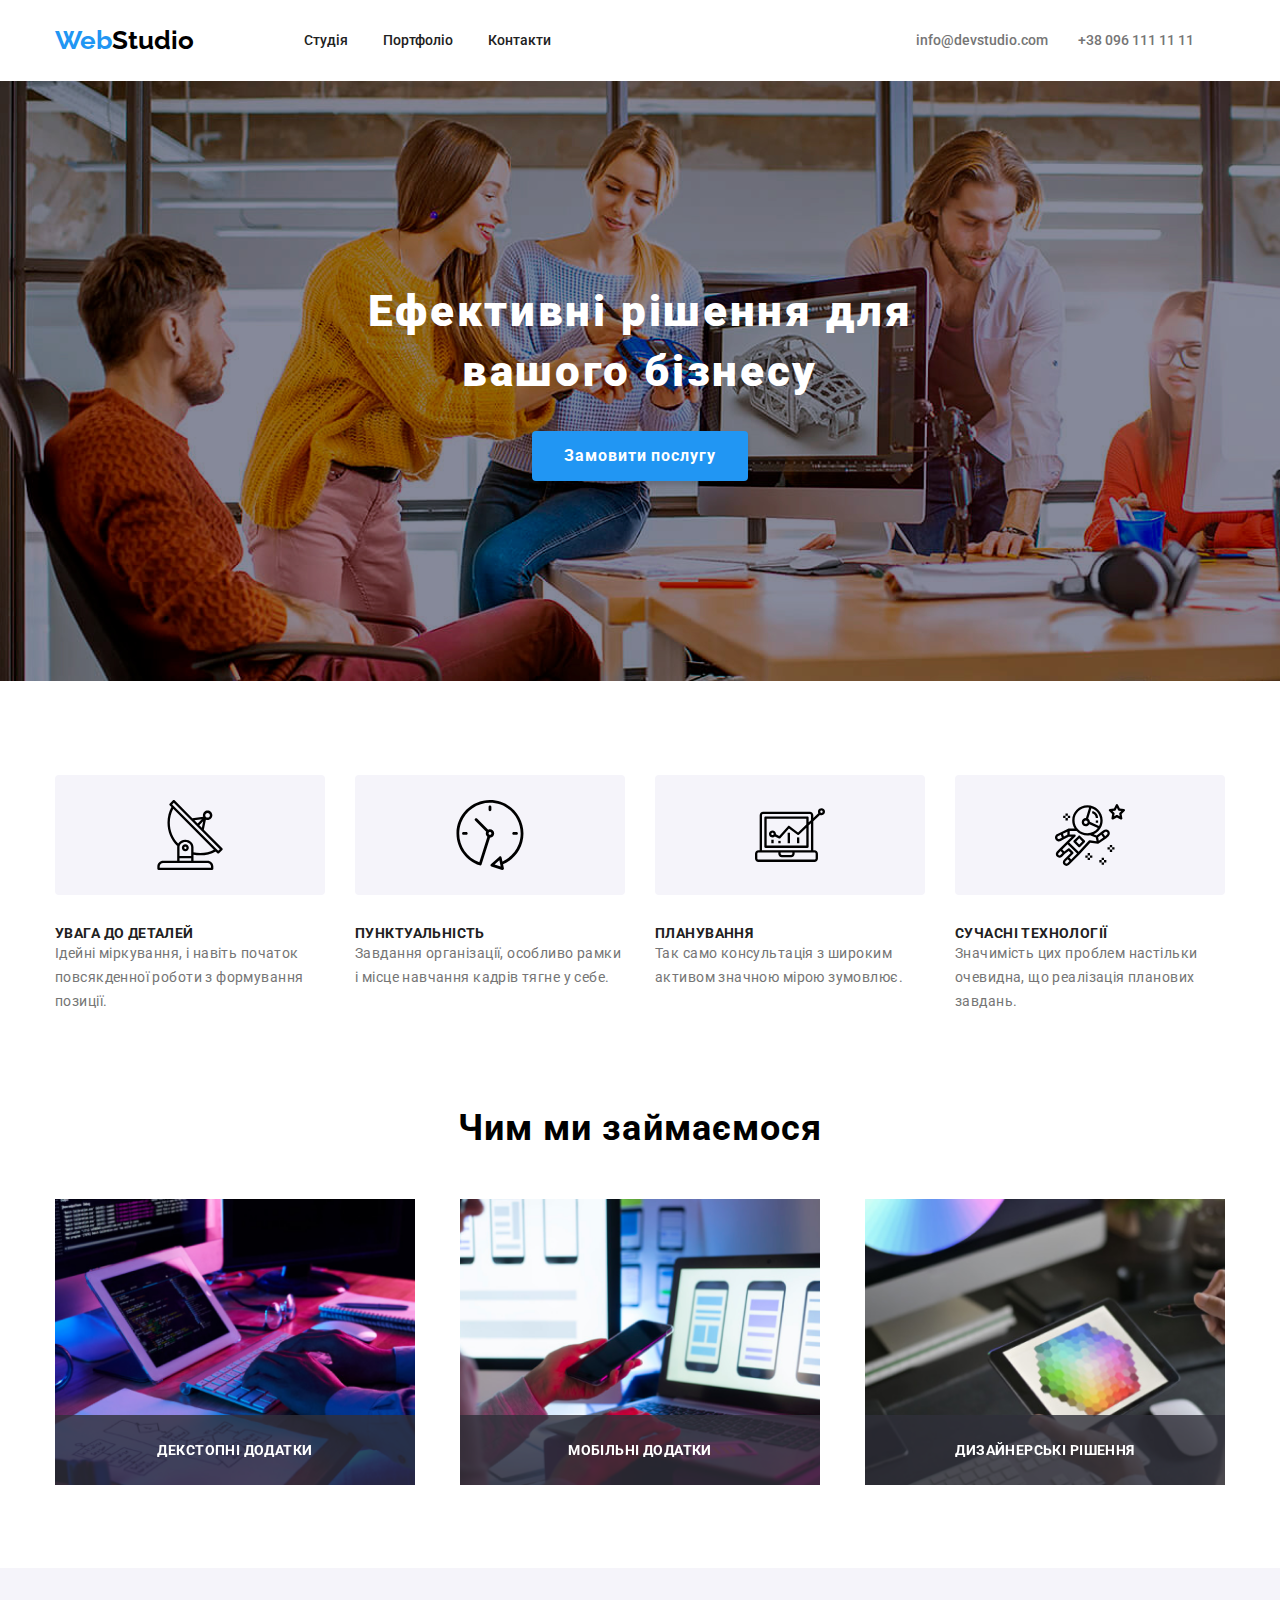
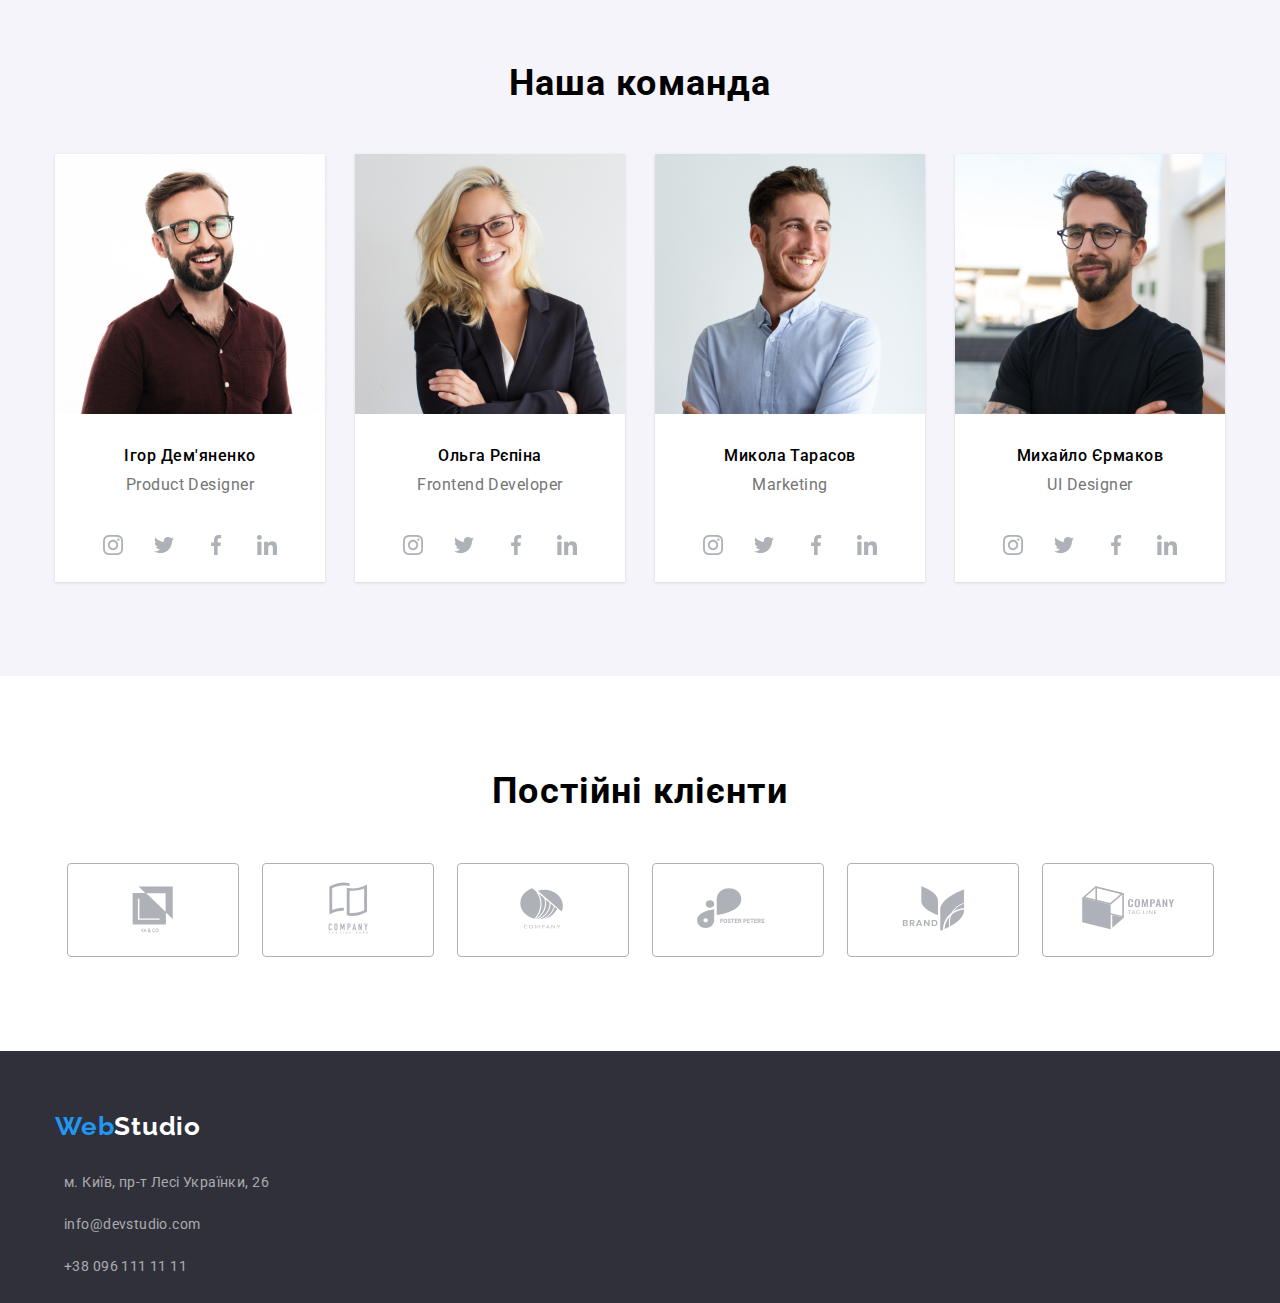
==== index.html @ 53ad2cdb "Fix img" ====
<!DOCTYPE html>
<html lang="en">
<head>
    <meta charset="UTF-8">
    <meta name="viewport" content="width=device-width, initial-scale=1.0">
    <title>Web Studio</title>
    <link rel="stylesheet" href="reset.css">
    <link rel="stylesheet" href="./css/main.min.css">
    <link rel="preconnect" href="https://fonts.googleapis.com">
<link rel="preconnect" href="https://fonts.gstatic.com" crossorigin>
<link href="https://fonts.googleapis.com/css2?family=Raleway:ital,wght@0,100..900;1,100..900&family=Roboto:ital,wght@0,100;0,300;0,400;0,500;0,700;0,900;1,100;1,300;1,400;1,500;1,700;1,900&display=swap" rel="stylesheet">
</head>
<body>

    <header class="header">
        <div class="container">
            <a href="index.html" class="logo">
                <span class="logo-blue-text">Web</span><span class="logo-black-text">Studio</span>
            </a>
            <nav class="nav">
                <a class="nav-link" href="index.html">Студія</a>
                <a class="nav-link" href="portfolio.html">Портфоліо</a>
                <a class="nav-link" href="#">Контакти</a>
            </nav>
            <div class="contact-info">
                <a class="contact-info-email">info@devstudio.com</a>
                <a class="contact-info-phone">+38 096 111 11 11</a>
            </div>
        </div>
    </header>

    <section class="hero">
        <h1 class="hero-title">Ефективні рішення для вашого бізнесу</h1>
        <button class="hero-button" data-modal-open>Замовити послугу</button>
        <div class="backdrop is-hidden" data-modal>
            <div class="modal">
                <button class="btn" data-modal-close>
                    <img src="./img/studio/close.svg">
                </button>
                <form>
                    <h2 class="modal-form-title">Залиште свої дані, ми вам передзвонимо</h2>
                    <div class="modal-form-inputs">
                        <label class="modal-form-label">
                            <p class="modal-form-label-name">Ім'я</p>
                        <div class="modal-form-label-wrapper">
                            <input class="modal-form-label-input-name" type="name" name="name" required minlength="2">
                            <img class="modal-label-img" src="./img/studio/person-black-18dp.svg">
                        </div>
                        </label>
                        <label class="modal-form-label">
                            <p class="modal-form-label-telephone">Телефон</p>
                        <div class="modal-form-label-wrapper">
                            <input class="modal-form-label-input-telephone" type="telephone" name="telephone">
                            <img class="modal-label-img" src="./img/studio/phone-black-18dp.svg">
                        </div>
                        </label>
                        <label class="modal-form-label">
                            <p class="modal-form-label-mail">Пошта</p>
                        <div class="modal-form-label-wrapper">
                            <input class="modal-form-label-input-mail" type="email" name="email">
                            <img class="modal-label-img" src="./img/studio/email-black-18dp.svg">
                        </div>
                        </label>
                        <label class="modal-form-label">
                            <p class="modal-form-label-comment">Коментар</p>
                        <div class="modal-form-label-wrapper-comment">
                            <input class="modal-form-label-input-comment" type="comment" name="comment">
                            <p class="23">Введіть текст</p>
                        </div>
                        </label>
                    </div>
                </form>
                <div class="modal-checkbox">
                    <input class="modal-checkbox-check" type="checkbox" id="agreement" name="agreement" required>
                    <label class="modal-checkbox-agreement">Погоджуюся з розсилкою та приймаю <a class="modal-form-checkbox-agreement-link" href="#">Умови договору</a></label>
                </div>
                <button class="modal-btn-submit">Відправити</button>
            </div>
        </div>
    </section>

    <section class="features">
        <div class="container">
            <ul class="features-list">
                <li class="features-item">
                    <div class="item-div"><svg class="item-svg"><use href="./img/studio/symbol-defs.svg#icon-antenna"></use></svg></div>
                    <h2 class="features-item-title">УВАГА ДО ДЕТАЛЕЙ</h2>
                    <p class="features-item-text">Ідейні міркування, і навіть початок повсякденної роботи з формування позиції.</p>
                </li>
                <li class="features-item">
                    <div class="item-div"><svg class="item-svg"><use href="./img/studio/symbol-defs.svg#icon-clock"></use></svg></div>
                    <h2 class="features-item-title">ПУНКТУАЛЬНІСТЬ</h2>
                    <p class="features-item-text">Завдання організації, особливо рамки і місце навчання кадрів тягне у себе.</p>
                </li>
                <li class="features-item">
                    <div class="item-div"><svg class="item-svg"><use href="./img/studio/symbol-defs.svg#icon-diagram"></use></svg></div>
                    <h2 class="features-item-title">ПЛАНУВАННЯ</h2>
                    <p class="features-item-text">Так само консультація з широким активом значною мірою зумовлює.</p>
                </li>
                <li class="features-item">
                    <div class="item-div"><svg class="item-svg"><use href="./img/studio/symbol-defs.svg#icon-astronaut"></use></svg></div>
                    <h2 class="features-item-title">СУЧАСНІ ТЕХНОЛОГІЇ</h2>
                    <p class="features-item-text">Значимість цих проблем настільки очевидна, що реалізація планових завдань.</p>
                </li>
            </ul>
            <h1 class="services-title">Чим ми займаємося</h1>
                <div class="services-gallery">
                    <div class="services-item">
                        <img src="img/studio/Self.png" class="services-gallery-img" alt="Self">
                        <div class="overlay">ДЕКСТОПНІ ДОДАТКИ</div>
                    </div>
                    <div class="services-item">
                        <img src="img/studio/Self(1).png" class="services-gallery-img" alt="Self">
                        <div class="overlay">МОБІЛЬНІ ДОДАТКИ</div>
                    </div>
                    <div class="services-item">
                        <img src="img/studio/Self(2).png" class="services-gallery-img" alt="Self">
                        <div class="overlay">ДИЗАЙНЕРСЬКІ РІШЕННЯ</div>
                    </div>
                </div>
        </div>
    </section>

    <section class="team">
        <div class="container">
        <h1 class="team-title">Наша команда</h1>
        <ul class="team-list">
            <li class="team-member">
                <img src="img/studio/people.jpg" class="team-member-img" alt="Ігор Дем'яненко">
                <p class="team-member-name">Ігор Дем'яненко</p>
                <p class="team-member-role">Product Designer</p>
                <div class="team-links">
                    <a class="team-link-wrapper"><svg class="team-link"><use href="./img/studio/symbol-defs.svg#icon-Ellipse-3"></use></svg></a>
                    <a class="team-link-wrapper"><svg class="team-link"><use href="./img/studio/symbol-defs.svg#icon-Ellipse-2"></use></svg></a>
                    <a class="team-link-wrapper"><svg class="team-link"><use href="./img/studio/symbol-defs.svg#icon-Ellipse-1"></use></svg></a>
                    <a class="team-link-wrapper"><svg class="team-link"><use href="./img/studio/symbol-defs.svg#icon-Ellipse"></use></svg></a>
                </div>
            </li>
            <li class="team-member">
                <img src="img/studio/people(1).jpg" class="team-member-img" alt="Ольга Рєпіна">
                <p class="team-member-name">Ольга Рєпіна</p>
                <p class="team-member-role">Frontend Developer</p>
                <div class="team-links">
                    <a class="team-link-wrapper"><svg class="team-link"><use href="./img/studio/symbol-defs.svg#icon-Ellipse-3"></use></svg></a>
                    <a class="team-link-wrapper"><svg class="team-link"><use href="./img/studio/symbol-defs.svg#icon-Ellipse-2"></use></svg></a>
                    <a class="team-link-wrapper"><svg class="team-link"><use href="./img/studio/symbol-defs.svg#icon-Ellipse-1"></use></svg></a>
                    <a class="team-link-wrapper"><svg class="team-link"><use href="./img/studio/symbol-defs.svg#icon-Ellipse"></use></svg></a>
                </div>
            </li>
            <li class="team-member">
                <img src="img/studio/people(2).jpg" class="team-member-img" alt="Микола Тарасов">
                <p class="team-member-name">Микола Тарасов</p>
                <p class="team-member-role">Marketing</p>
                <div class="team-links">
                    <a class="team-link-wrapper"><svg class="team-link"><use href="./img/studio/symbol-defs.svg#icon-Ellipse-3"></use></svg></a>
                    <a class="team-link-wrapper"><svg class="team-link"><use href="./img/studio/symbol-defs.svg#icon-Ellipse-2"></use></svg></a>
                    <a class="team-link-wrapper"><svg class="team-link"><use href="./img/studio/symbol-defs.svg#icon-Ellipse-1"></use></svg></a>
                    <a class="team-link-wrapper"><svg class="team-link"><use href="./img/studio/symbol-defs.svg#icon-Ellipse"></use></svg></a>
                </div>
            </li>
            <li class="team-member">
                <img src="img/studio/people(3).jpg" class="team-member-img" alt="Михайло Єрмаков">
                <p class="team-member-name">Михайло Єрмаков</p>
                <p class="team-member-role">UI Designer</p>
                <div class="team-links">
                    <a class="team-link-wrapper"><svg class="team-link"><use href="./img/studio/symbol-defs.svg#icon-Ellipse-3"></use></svg></a>
                    <a class="team-link-wrapper"><svg class="team-link"><use href="./img/studio/symbol-defs.svg#icon-Ellipse-2"></use></svg></a>
                    <a class="team-link-wrapper"><svg class="team-link"><use href="./img/studio/symbol-defs.svg#icon-Ellipse-1"></use></svg></a>
                    <a class="team-link-wrapper"><svg class="team-link"><use href="./img/studio/symbol-defs.svg#icon-Ellipse"></use></svg></a>
                </div>
            </li>
        </ul>
        </div>
    </section>

    <section class="clients">
        <div class="container">
        <h1 class="clients-text">Постійні клієнти</h1>
        <ul class="clients-list">
            <li class="clients-item">
                <svg class="clients-svg"><use href="./img/studio/symbol-defs.svg#icon-Client-1"></use></svg>
            </li>
            <li class="clients-item">
                <svg class="clients-svg"><use href="./img/studio/symbol-defs.svg#icon-Client-2"></use></svg>
            </li>
            <li class="clients-item">
                <svg class="clients-svg"><use href="./img/studio/symbol-defs.svg#icon-Client-3"></use></svg>
            </li>
            <li class="clients-item">
                <svg class="clients-svg"><use href="./img/studio/symbol-defs.svg#icon-Client-4"></use></svg>
            </li>
            <li class="clients-item">
                <svg class="clients-svg"><use href="./img/studio/symbol-defs.svg#icon-Client-5"></use></svg>
            </li>
            <li class="clients-item">
                <svg class="clients-svg"><use href="./img/studio/symbol-defs.svg#icon-Client-6"></use></svg>
            </li>
        </ul>
        </div>
    </section>
    
    <footer class="footer">
        <div class="container">
            <h1 class="footer-logo">
                <span class="logo-blue-text">Web</span><span class="logo-white-text">Studio</span>
            </h1>
            <ul class="footer-contact">
                <li class="footer-contact-item">
                    <p class="footer-contact-text">м. Київ, пр-т Лесі Українки, 26</p>
                    <p class="footer-contact-text">info@devstudio.com</p>
                    <p class="footer-contact-text">+38 096 111 11 11</p>
                </li>
            </ul>
        </div>
    </footer>
    <script src="./js/modal.js"></script>
</body>
</html>
---- css/main.min.css ----
.header .container{display:flex}.container{width:1170px;margin:0 auto;padding:0}.header{display:flex;align-items:center;padding:25px 0}.header .logo{text-decoration:none;font-family:"Raleway",sans-serif;font-size:26px;font-weight:700;line-height:30.52px;color:#000}.header .logo .logo-blue-text{color:#2196f3}.header .logo .logo-black-text{color:#000}.header .nav{align-items:center;display:flex;width:281px;margin-left:93px;justify-content:space-around}.header .nav .nav-link{font-family:"Roboto",sans-serif;font-size:14px;font-weight:500;line-height:16.41px;text-decoration:none;color:#212121}.header .nav .nav-link:hover{color:#2196f3}.header .contact-info{margin-left:318px;display:flex;align-items:center}.header .contact-info .contact-info-email,.header .contact-info .contact-info-phone{font-family:"Roboto",sans-serif;font-size:14px;font-weight:500;line-height:16.41px;color:#757575;margin-left:30px}.header .contact-info .contact-info-email:hover,.header .contact-info .contact-info-phone:hover{color:#2196f3}.hero{background-image:url(../img/studio/HeroBG.png);width:100%;padding:200px 0}.hero .hero-title{width:696px;height:120px;margin:0 auto;font-family:"Roboto",sans-serif;font-size:44px;font-weight:900;line-height:60px;letter-spacing:.06em;text-align:center;color:#fff}.hero .hero-button{display:flex;width:216px;height:50px;margin:30px auto 0;border-radius:4px;background:#2196f3;box-shadow:0 4px 4px rgba(0,0,0,.15);border:none;font-family:"Roboto",sans-serif;font-size:16px;font-weight:700;line-height:30px;letter-spacing:.06em;color:#fff;cursor:pointer;justify-content:center;align-items:center}.features{padding-bottom:80px}.features .features-list{display:flex;flex-wrap:wrap;width:1170px;list-style:none;justify-content:space-between;padding-top:94px;margin:0 auto}.features .features-list .features-item{width:270px}.features .features-list .features-item .item-div{width:270px;background:#f5f4fa;height:120px;margin-bottom:30px;border-radius:4px}.features .features-list .features-item .item-svg{width:70px;height:70px;padding-top:25px;padding-left:100px}.features .features-list .features-item .features-item-title{font-family:"Roboto",sans-serif;font-size:14px;font-weight:700;line-height:16.41px;letter-spacing:.03em;text-align:left;color:#212121}.features .features-list .features-item .features-item-text{font-family:"Roboto",sans-serif;font-size:14px;font-weight:400;line-height:24px;letter-spacing:.03em;text-align:left;color:#757575}.features .services-title{padding-top:94px;font-family:"Roboto",sans-serif;font-size:36px;font-weight:700;line-height:42.19px;letter-spacing:.03em;text-align:center}.features .services-gallery{margin-top:50px;display:flex;flex-wrap:wrap;justify-content:space-between;width:1170px;margin:50px auto 0}.features .services-gallery .services-item{position:relative;width:100%;max-width:360px;height:auto}.features .services-gallery .services-item .services-gallery-img{width:100%;height:auto}.features .services-gallery .services-item .overlay{position:absolute;top:216px;left:0;width:100%;height:70px;background:rgba(47,48,58,.8);color:#fff;display:flex;justify-content:center;align-items:center;font-family:Roboto;font-size:14px;font-weight:700;line-height:16.41px;letter-spacing:.03em;text-align:center}.team{background:#f5f4fa;padding-bottom:94px}.team .team-title{padding-top:94px;font-family:"Roboto",sans-serif;font-size:36px;font-weight:700;line-height:42.19px;letter-spacing:.03em;text-align:center}.team .team-list{margin-top:50px;display:flex;flex-wrap:wrap;width:1170px;height:428px;list-style:none;justify-content:space-between}.team .team-list .team-member{background-color:#fff;width:270px;box-shadow:0px 2px 1px 0px rgba(0,0,0,.2);box-shadow:0px 1px 1px 0px rgba(0,0,0,.1411764706);box-shadow:0px 1px 3px 0px rgba(0,0,0,.1215686275)}.team .team-list .team-member .team-member-img{width:270px;height:260px}.team .team-list .team-member .team-member-name{padding-top:30px;font-family:"Roboto",sans-serif;font-size:16px;font-weight:500;line-height:18.75px;letter-spacing:.03em;text-align:center}.team .team-list .team-member .team-member-role{padding-top:10px;font-family:"Roboto",sans-serif;font-size:16px;font-weight:400;line-height:18.75px;letter-spacing:.03em;text-align:center;color:#757575}.team .team-list .team-member .team-links{display:flex;width:206px;height:44px;justify-content:space-around;padding-top:28px;padding-left:32px}.team .team-list .team-member .team-link{fill:#afb1b8;height:44px;width:44px}.team .team-list .team-member .team-link:hover{fill:#fff}.team .team-list .team-member .team-link-wrapper{border-radius:50%}.team .team-list .team-member .team-link-wrapper:hover{background-color:#2196f3}.clients-text{font-family:Roboto;font-size:36px;font-weight:700;line-height:42.19px;letter-spacing:.03em;text-align:center;padding-top:94px}.clients-list{list-style:none;margin-top:50px;display:flex;justify-content:space-around}.clients-item{border-radius:4px;width:170px;height:92px;border:1px solid #afb1b8;margin-bottom:94px}.clients-item:hover{border:1px solid #2196f3}.clients-item:hover .clients-svg{fill:#2196f3}.clients-svg{fill:#afb1b8;width:170px;height:90px}.footer{background-color:#2f303a;height:252px}.footer .footer-logo{padding-top:60px;font-family:"Raleway",sans-serif;font-size:26px;font-weight:700;line-height:30.52px;letter-spacing:.03em;text-align:left}.footer .footer-logo .logo-blue-text{color:#2196f3}.footer .footer-logo .logo-white-text{color:#fff}.footer .footer-contact{list-style:none;width:231px;margin-top:20px}.footer .footer-contact .footer-contact-item .footer-contact-text{padding:9px;font-family:"Roboto",sans-serif;font-size:14px;font-weight:400;line-height:24px;letter-spacing:.03em;color:rgba(255,255,255,.6)}.footer .footer-contact .footer-contact-item .footer-contact-text.address{color:#fff}.backdrop{position:fixed;top:0;left:0;width:100%;height:100%;background-color:rgba(0,0,0,.5);opacity:1}.backdrop.is-hidden{opacity:0;pointer-events:none}.no-scroll{overflow:hidden}.modal{border-radius:4px;position:absolute;top:50%;left:50%;min-width:528px;min-height:581px;padding:15px;background-color:#fff;transform:translate(-50%, -50%);box-shadow:0px 2px 1px 0px rgba(0,0,0,.2);box-shadow:0px 1px 1px 0px rgba(0,0,0,.14);box-shadow:0px 1px 3px 0px rgba(0,0,0,.12)}.btn-open{border:solid #000 2px;border-radius:20px;box-shadow:0px 0px 5px 5px #000;background-color:#000;width:300px;height:100px;cursor:pointer;font-size:30px;font-weight:700;position:absolute;top:42%;left:40%;color:#fff}.btn{margin-left:490px;border:none;background:none;border-radius:5px;width:30px;height:30px;cursor:pointer;font-size:15px}.modal-form-title{font-family:"Roboto",sans-serif;font-weight:700;font-size:20px;margin-top:2px;margin-left:13%;width:448px}.modal-form-inputs{width:448px;height:342px;margin-top:12px;margin-left:40px}.modal-form-label{display:block;margin-bottom:0}.modal-form-label-name,.modal-form-label-telephone,.modal-form-label-mail,.modal-form-label-comment{font-family:"Roboto",sans-serif;font-weight:400;font-size:12px;color:#757575}.modal-form-label-input-name,.modal-form-label-input-telephone,.modal-form-label-input-mail,.modal-form-label-input-comment{border-radius:4px;border:solid 1px rgba(33,33,33,.2);width:100%;height:40px;margin-top:4px}.modal-form-label-input-comment{height:120px}.modal-form-label:not(:first-of-type){margin-top:10px}.modal-form-label-wrapper{position:relative;display:flex;align-items:center;width:448px}.modal-form-label-wrapper .modal-label-img{position:absolute;padding-left:15px;padding-top:5px}.modal-form-label-wrapper input{padding-left:35px}.modal-checkbox{margin-top:20px;margin-left:65px;display:flex;width:425px}.modal-checkbox-check{width:16px;height:15px}.modal-checkbox-agreement{font-family:"Roboto",sans-serif;font-size:14px;font-weight:400;line-height:20px}.modal-checkbox-agreement-link{color:#7dc1f8}.modal-btn-submit{font-family:"Roboto",sans-serif;font-size:16px;font-weight:700;line-height:30px;letter-spacing:.06em;text-align:center;color:#fff;background:#2196f3;border:none;border-radius:4px;width:200px;height:50px;box-shadow:0px 4px 4px 0px rgba(0,0,0,.1490196078);cursor:pointer;position:absolute;margin-left:164px;margin-top:30px}.modal-btn-submit:hover{background-color:#0c7bb3}/*# sourceMappingURL=main.min.css.map */
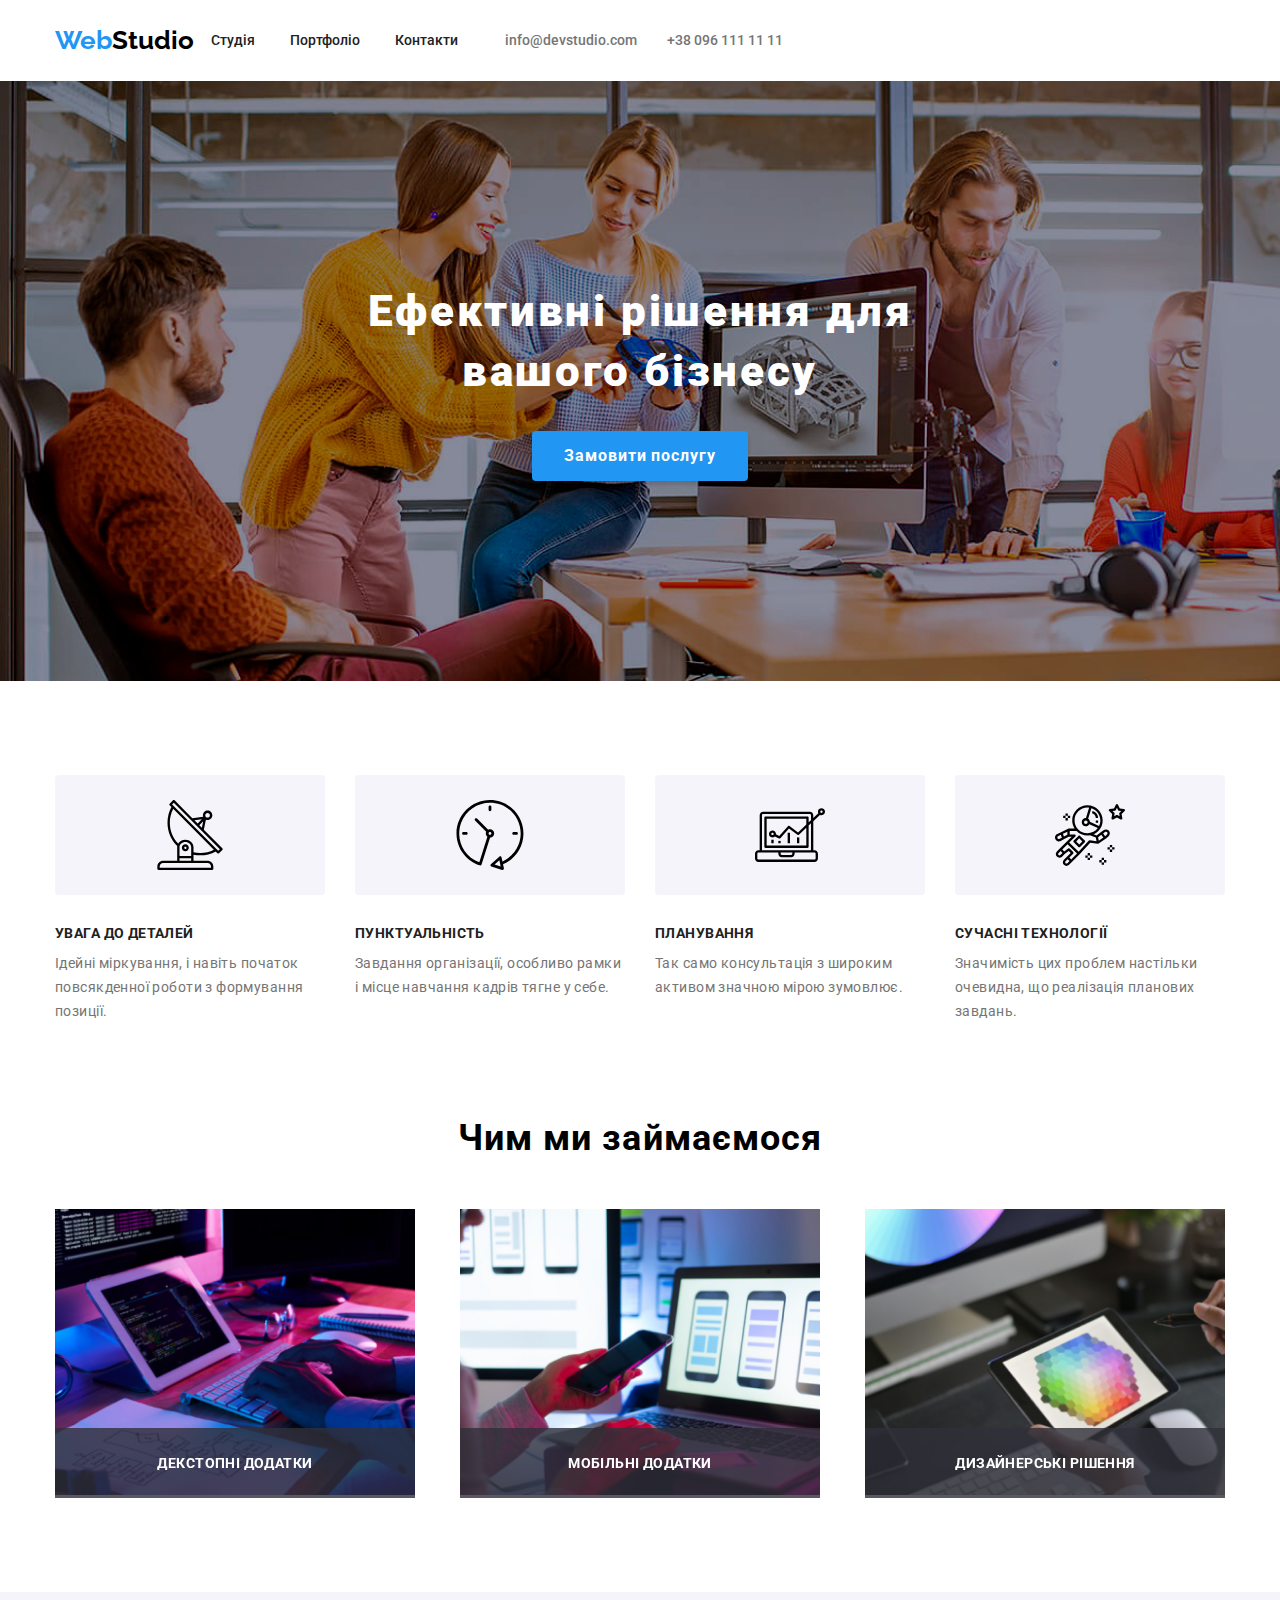
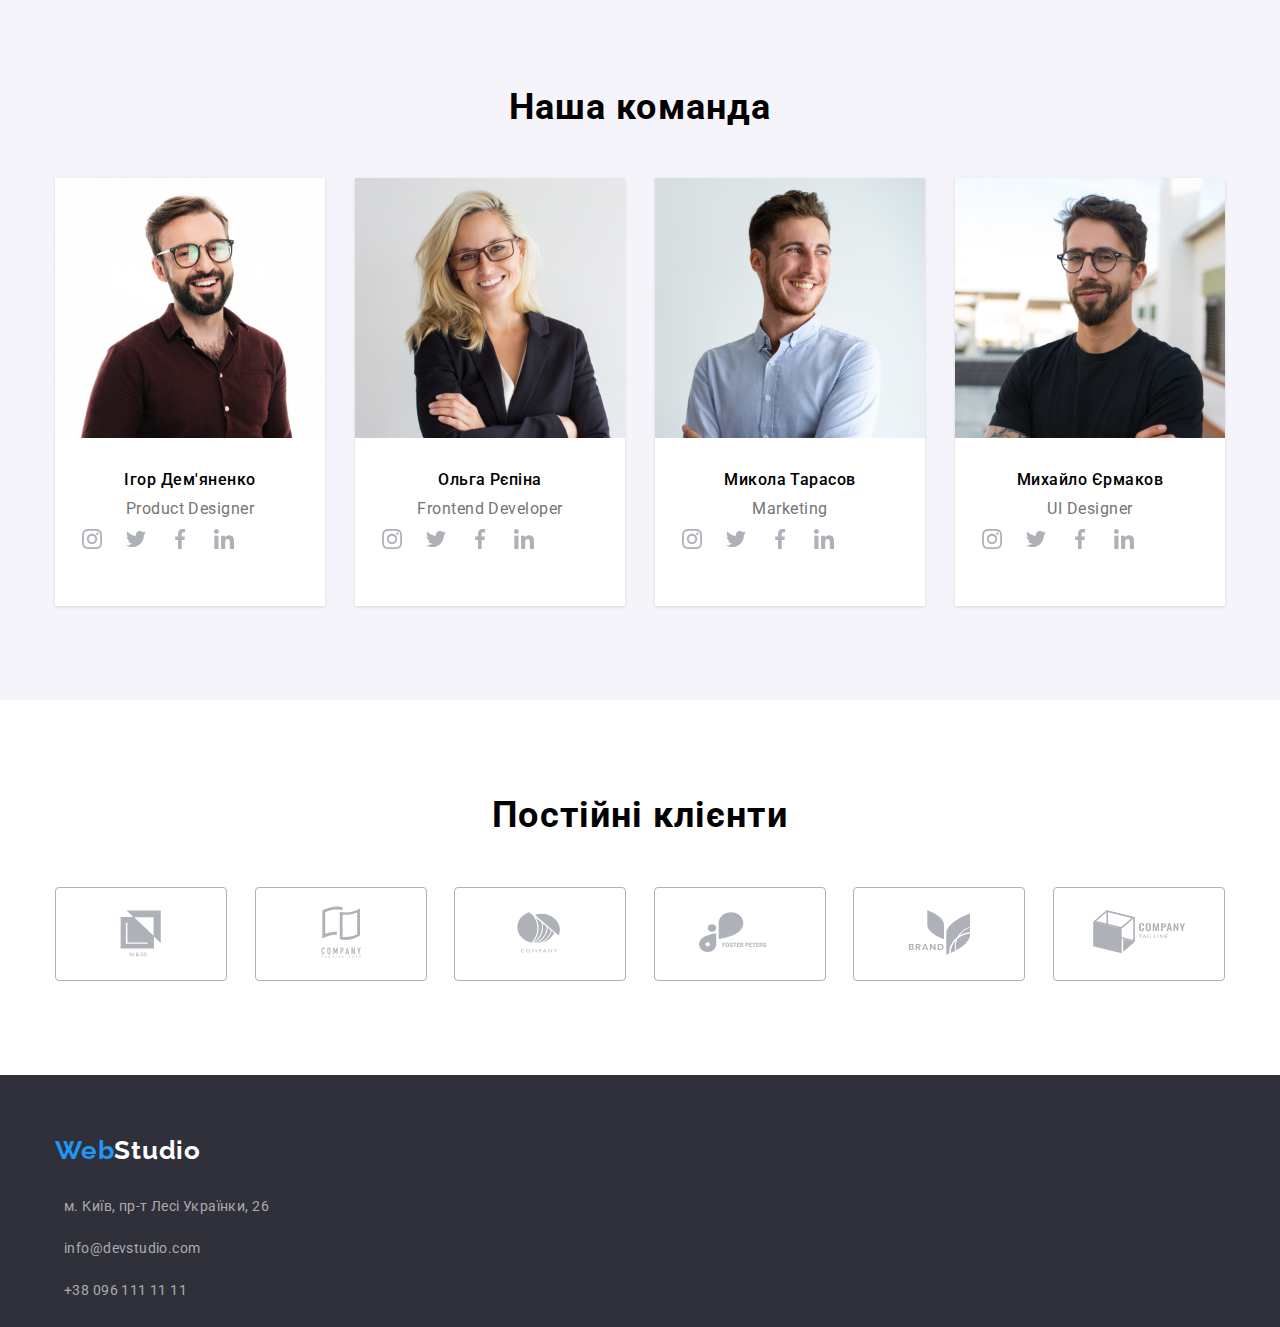
==== commit ed80ef76: "adaptive" ====
--- a/index.html
+++ b/index.html
@@ -1,15 +1,19 @@
 <!DOCTYPE html>
 <html lang="en">
+
 <head>
     <meta charset="UTF-8">
     <meta name="viewport" content="width=device-width, initial-scale=1.0">
     <title>Web Studio</title>
     <link rel="stylesheet" href="reset.css">
-    <link rel="stylesheet" href="./css/main.min.css">
+    <link rel="stylesheet" href="./css/main.css">
     <link rel="preconnect" href="https://fonts.googleapis.com">
-<link rel="preconnect" href="https://fonts.gstatic.com" crossorigin>
-<link href="https://fonts.googleapis.com/css2?family=Raleway:ital,wght@0,100..900;1,100..900&family=Roboto:ital,wght@0,100;0,300;0,400;0,500;0,700;0,900;1,100;1,300;1,400;1,500;1,700;1,900&display=swap" rel="stylesheet">
+    <link rel="preconnect" href="https://fonts.gstatic.com" crossorigin>
+    <link
+        href="https://fonts.googleapis.com/css2?family=Raleway:ital,wght@0,100..900;1,100..900&family=Roboto:ital,wght@0,100;0,300;0,400;0,500;0,700;0,900;1,100;1,300;1,400;1,500;1,700;1,900&display=swap"
+        rel="stylesheet">
 </head>
+
 <body>
 
     <header class="header">
@@ -42,37 +46,38 @@
                     <div class="modal-form-inputs">
                         <label class="modal-form-label">
                             <p class="modal-form-label-name">Ім'я</p>
-                        <div class="modal-form-label-wrapper">
-                            <input class="modal-form-label-input-name" type="name" name="name" required minlength="2">
-                            <img class="modal-label-img" src="./img/studio/person-black-18dp.svg">
-                        </div>
+                            <div class="modal-form-label-wrapper">
+                                <input class="modal-form-label-input-name" type="name" name="name" required
+                                    minlength="2">
+                                <img class="modal-label-img" src="./img/studio/person-black-18dp.svg">
+                            </div>
                         </label>
                         <label class="modal-form-label">
                             <p class="modal-form-label-telephone">Телефон</p>
-                        <div class="modal-form-label-wrapper">
-                            <input class="modal-form-label-input-telephone" type="telephone" name="telephone">
-                            <img class="modal-label-img" src="./img/studio/phone-black-18dp.svg">
-                        </div>
+                            <div class="modal-form-label-wrapper">
+                                <input class="modal-form-label-input-telephone" type="telephone" name="telephone">
+                                <img class="modal-label-img" src="./img/studio/phone-black-18dp.svg">
+                            </div>
                         </label>
                         <label class="modal-form-label">
                             <p class="modal-form-label-mail">Пошта</p>
-                        <div class="modal-form-label-wrapper">
-                            <input class="modal-form-label-input-mail" type="email" name="email">
-                            <img class="modal-label-img" src="./img/studio/email-black-18dp.svg">
-                        </div>
+                            <div class="modal-form-label-wrapper">
+                                <input class="modal-form-label-input-mail" type="email" name="email">
+                                <img class="modal-label-img" src="./img/studio/email-black-18dp.svg">
+                            </div>
                         </label>
                         <label class="modal-form-label">
                             <p class="modal-form-label-comment">Коментар</p>
-                        <div class="modal-form-label-wrapper-comment">
-                            <input class="modal-form-label-input-comment" type="comment" name="comment">
-                            <p class="23">Введіть текст</p>
-                        </div>
+                            <div class="modal-form-label-wrapper-comment">
+                                <input class="modal-form-label-input-comment" type="comment" name="comment">
+                            </div>
                         </label>
                     </div>
                 </form>
                 <div class="modal-checkbox">
                     <input class="modal-checkbox-check" type="checkbox" id="agreement" name="agreement" required>
-                    <label class="modal-checkbox-agreement">Погоджуюся з розсилкою та приймаю <a class="modal-form-checkbox-agreement-link" href="#">Умови договору</a></label>
+                    <label class="modal-checkbox-agreement">Погоджуюся з розсилкою та приймаю <a
+                            class="modal-form-checkbox-agreement-link" href="#">Умови договору</a></label>
                 </div>
                 <button class="modal-btn-submit">Відправити</button>
             </div>
@@ -83,122 +88,179 @@
         <div class="container">
             <ul class="features-list">
                 <li class="features-item">
-                    <div class="item-div"><svg class="item-svg"><use href="./img/studio/symbol-defs.svg#icon-antenna"></use></svg></div>
+                    <div class="item-div"><svg class="item-svg">
+                            <use href="./img/studio/symbol-defs.svg#icon-antenna"></use>
+                        </svg></div>
                     <h2 class="features-item-title">УВАГА ДО ДЕТАЛЕЙ</h2>
-                    <p class="features-item-text">Ідейні міркування, і навіть початок повсякденної роботи з формування позиції.</p>
-                </li>
-                <li class="features-item">
-                    <div class="item-div"><svg class="item-svg"><use href="./img/studio/symbol-defs.svg#icon-clock"></use></svg></div>
+                    <p class="features-item-text">Ідейні міркування, і навіть початок повсякденної роботи з формування
+                        позиції.</p>
+                </li>
+                <li class="features-item">
+                    <div class="item-div"><svg class="item-svg">
+                            <use href="./img/studio/symbol-defs.svg#icon-clock"></use>
+                        </svg></div>
                     <h2 class="features-item-title">ПУНКТУАЛЬНІСТЬ</h2>
-                    <p class="features-item-text">Завдання організації, особливо рамки і місце навчання кадрів тягне у себе.</p>
-                </li>
-                <li class="features-item">
-                    <div class="item-div"><svg class="item-svg"><use href="./img/studio/symbol-defs.svg#icon-diagram"></use></svg></div>
+                    <p class="features-item-text">Завдання організації, особливо рамки і місце навчання кадрів тягне у
+                        себе.</p>
+                </li>
+                <li class="features-item">
+                    <div class="item-div"><svg class="item-svg">
+                            <use href="./img/studio/symbol-defs.svg#icon-diagram"></use>
+                        </svg></div>
                     <h2 class="features-item-title">ПЛАНУВАННЯ</h2>
                     <p class="features-item-text">Так само консультація з широким активом значною мірою зумовлює.</p>
                 </li>
                 <li class="features-item">
-                    <div class="item-div"><svg class="item-svg"><use href="./img/studio/symbol-defs.svg#icon-astronaut"></use></svg></div>
+                    <div class="item-div"><svg class="item-svg">
+                            <use href="./img/studio/symbol-defs.svg#icon-astronaut"></use>
+                        </svg></div>
                     <h2 class="features-item-title">СУЧАСНІ ТЕХНОЛОГІЇ</h2>
-                    <p class="features-item-text">Значимість цих проблем настільки очевидна, що реалізація планових завдань.</p>
-                </li>
-            </ul>
-            <h1 class="services-title">Чим ми займаємося</h1>
-                <div class="services-gallery">
-                    <div class="services-item">
-                        <img src="img/studio/Self.png" class="services-gallery-img" alt="Self">
-                        <div class="overlay">ДЕКСТОПНІ ДОДАТКИ</div>
-                    </div>
-                    <div class="services-item">
-                        <img src="img/studio/Self(1).png" class="services-gallery-img" alt="Self">
-                        <div class="overlay">МОБІЛЬНІ ДОДАТКИ</div>
-                    </div>
-                    <div class="services-item">
-                        <img src="img/studio/Self(2).png" class="services-gallery-img" alt="Self">
-                        <div class="overlay">ДИЗАЙНЕРСЬКІ РІШЕННЯ</div>
-                    </div>
-                </div>
-        </div>
-    </section>
-
+                    <p class="features-item-text">Значимість цих проблем настільки очевидна, що реалізація планових
+                        завдань.</p>
+                </li>
+            </ul>
+    </section>
+
+    <section class="services">
+        <h1 class="services-title">Чим ми займаємося</h1>
+        <div class="services-gallery">
+            <div class="services-item">
+                <img src="img/studio/Self.png" class="services-gallery-img" alt="Self">
+                <div class="overlay">ДЕКСТОПНІ ДОДАТКИ</div>
+            </div>
+            <div class="services-item">
+                <img src="img/studio/Self(1).png" class="services-gallery-img" alt="Self">
+                <div class="overlay">МОБІЛЬНІ ДОДАТКИ</div>
+            </div>
+            <div class="services-item">
+                <img src="img/studio/Self(2).png" class="services-gallery-img" alt="Self">
+                <div class="overlay">ДИЗАЙНЕРСЬКІ РІШЕННЯ</div>
+            </div>
+        </div>
+    </section>
+    
     <section class="team">
         <div class="container">
-        <h1 class="team-title">Наша команда</h1>
-        <ul class="team-list">
-            <li class="team-member">
-                <img src="img/studio/people.jpg" class="team-member-img" alt="Ігор Дем'яненко">
-                <p class="team-member-name">Ігор Дем'яненко</p>
-                <p class="team-member-role">Product Designer</p>
-                <div class="team-links">
-                    <a class="team-link-wrapper"><svg class="team-link"><use href="./img/studio/symbol-defs.svg#icon-Ellipse-3"></use></svg></a>
-                    <a class="team-link-wrapper"><svg class="team-link"><use href="./img/studio/symbol-defs.svg#icon-Ellipse-2"></use></svg></a>
-                    <a class="team-link-wrapper"><svg class="team-link"><use href="./img/studio/symbol-defs.svg#icon-Ellipse-1"></use></svg></a>
-                    <a class="team-link-wrapper"><svg class="team-link"><use href="./img/studio/symbol-defs.svg#icon-Ellipse"></use></svg></a>
-                </div>
-            </li>
-            <li class="team-member">
-                <img src="img/studio/people(1).jpg" class="team-member-img" alt="Ольга Рєпіна">
-                <p class="team-member-name">Ольга Рєпіна</p>
-                <p class="team-member-role">Frontend Developer</p>
-                <div class="team-links">
-                    <a class="team-link-wrapper"><svg class="team-link"><use href="./img/studio/symbol-defs.svg#icon-Ellipse-3"></use></svg></a>
-                    <a class="team-link-wrapper"><svg class="team-link"><use href="./img/studio/symbol-defs.svg#icon-Ellipse-2"></use></svg></a>
-                    <a class="team-link-wrapper"><svg class="team-link"><use href="./img/studio/symbol-defs.svg#icon-Ellipse-1"></use></svg></a>
-                    <a class="team-link-wrapper"><svg class="team-link"><use href="./img/studio/symbol-defs.svg#icon-Ellipse"></use></svg></a>
-                </div>
-            </li>
-            <li class="team-member">
-                <img src="img/studio/people(2).jpg" class="team-member-img" alt="Микола Тарасов">
-                <p class="team-member-name">Микола Тарасов</p>
-                <p class="team-member-role">Marketing</p>
-                <div class="team-links">
-                    <a class="team-link-wrapper"><svg class="team-link"><use href="./img/studio/symbol-defs.svg#icon-Ellipse-3"></use></svg></a>
-                    <a class="team-link-wrapper"><svg class="team-link"><use href="./img/studio/symbol-defs.svg#icon-Ellipse-2"></use></svg></a>
-                    <a class="team-link-wrapper"><svg class="team-link"><use href="./img/studio/symbol-defs.svg#icon-Ellipse-1"></use></svg></a>
-                    <a class="team-link-wrapper"><svg class="team-link"><use href="./img/studio/symbol-defs.svg#icon-Ellipse"></use></svg></a>
-                </div>
-            </li>
-            <li class="team-member">
-                <img src="img/studio/people(3).jpg" class="team-member-img" alt="Михайло Єрмаков">
-                <p class="team-member-name">Михайло Єрмаков</p>
-                <p class="team-member-role">UI Designer</p>
-                <div class="team-links">
-                    <a class="team-link-wrapper"><svg class="team-link"><use href="./img/studio/symbol-defs.svg#icon-Ellipse-3"></use></svg></a>
-                    <a class="team-link-wrapper"><svg class="team-link"><use href="./img/studio/symbol-defs.svg#icon-Ellipse-2"></use></svg></a>
-                    <a class="team-link-wrapper"><svg class="team-link"><use href="./img/studio/symbol-defs.svg#icon-Ellipse-1"></use></svg></a>
-                    <a class="team-link-wrapper"><svg class="team-link"><use href="./img/studio/symbol-defs.svg#icon-Ellipse"></use></svg></a>
-                </div>
-            </li>
-        </ul>
+            <h1 class="team-title">Наша команда</h1>
+            <ul class="team-list">
+                <li class="team-member">
+                    <img src="img/studio/people.jpg" class="team-member-img" alt="Ігор Дем'яненко">
+                    <p class="team-member-name">Ігор Дем'яненко</p>
+                    <p class="team-member-role">Product Designer</p>
+                    <div class="team-links">
+                        <a class="team-link-wrapper"><svg class="team-link">
+                                <use href="./img/studio/symbol-defs.svg#icon-Ellipse-3"></use>
+                            </svg></a>
+                        <a class="team-link-wrapper"><svg class="team-link">
+                                <use href="./img/studio/symbol-defs.svg#icon-Ellipse-2"></use>
+                            </svg></a>
+                        <a class="team-link-wrapper"><svg class="team-link">
+                                <use href="./img/studio/symbol-defs.svg#icon-Ellipse-1"></use>
+                            </svg></a>
+                        <a class="team-link-wrapper"><svg class="team-link">
+                                <use href="./img/studio/symbol-defs.svg#icon-Ellipse"></use>
+                            </svg></a>
+                    </div>
+                </li>
+                <li class="team-member">
+                    <img src="img/studio/people(1).jpg" class="team-member-img" alt="Ольга Рєпіна">
+                    <p class="team-member-name">Ольга Рєпіна</p>
+                    <p class="team-member-role">Frontend Developer</p>
+                    <div class="team-links">
+                        <a class="team-link-wrapper"><svg class="team-link">
+                                <use href="./img/studio/symbol-defs.svg#icon-Ellipse-3"></use>
+                            </svg></a>
+                        <a class="team-link-wrapper"><svg class="team-link">
+                                <use href="./img/studio/symbol-defs.svg#icon-Ellipse-2"></use>
+                            </svg></a>
+                        <a class="team-link-wrapper"><svg class="team-link">
+                                <use href="./img/studio/symbol-defs.svg#icon-Ellipse-1"></use>
+                            </svg></a>
+                        <a class="team-link-wrapper"><svg class="team-link">
+                                <use href="./img/studio/symbol-defs.svg#icon-Ellipse"></use>
+                            </svg></a>
+                    </div>
+                </li>
+                <li class="team-member">
+                    <img src="img/studio/people(2).jpg" class="team-member-img" alt="Микола Тарасов">
+                    <p class="team-member-name">Микола Тарасов</p>
+                    <p class="team-member-role">Marketing</p>
+                    <div class="team-links">
+                        <a class="team-link-wrapper"><svg class="team-link">
+                                <use href="./img/studio/symbol-defs.svg#icon-Ellipse-3"></use>
+                            </svg></a>
+                        <a class="team-link-wrapper"><svg class="team-link">
+                                <use href="./img/studio/symbol-defs.svg#icon-Ellipse-2"></use>
+                            </svg></a>
+                        <a class="team-link-wrapper"><svg class="team-link">
+                                <use href="./img/studio/symbol-defs.svg#icon-Ellipse-1"></use>
+                            </svg></a>
+                        <a class="team-link-wrapper"><svg class="team-link">
+                                <use href="./img/studio/symbol-defs.svg#icon-Ellipse"></use>
+                            </svg></a>
+                    </div>
+                </li>
+                <li class="team-member">
+                    <img src="img/studio/people(3).jpg" class="team-member-img" alt="Михайло Єрмаков">
+                    <p class="team-member-name">Михайло Єрмаков</p>
+                    <p class="team-member-role">UI Designer</p>
+                    <div class="team-links">
+                        <a class="team-link-wrapper"><svg class="team-link">
+                                <use href="./img/studio/symbol-defs.svg#icon-Ellipse-3"></use>
+                            </svg></a>
+                        <a class="team-link-wrapper"><svg class="team-link">
+                                <use href="./img/studio/symbol-defs.svg#icon-Ellipse-2"></use>
+                            </svg></a>
+                        <a class="team-link-wrapper"><svg class="team-link">
+                                <use href="./img/studio/symbol-defs.svg#icon-Ellipse-1"></use>
+                            </svg></a>
+                        <a class="team-link-wrapper"><svg class="team-link">
+                                <use href="./img/studio/symbol-defs.svg#icon-Ellipse"></use>
+                            </svg></a>
+                    </div>
+                </li>
+            </ul>
         </div>
     </section>
 
     <section class="clients">
         <div class="container">
-        <h1 class="clients-text">Постійні клієнти</h1>
-        <ul class="clients-list">
-            <li class="clients-item">
-                <svg class="clients-svg"><use href="./img/studio/symbol-defs.svg#icon-Client-1"></use></svg>
-            </li>
-            <li class="clients-item">
-                <svg class="clients-svg"><use href="./img/studio/symbol-defs.svg#icon-Client-2"></use></svg>
-            </li>
-            <li class="clients-item">
-                <svg class="clients-svg"><use href="./img/studio/symbol-defs.svg#icon-Client-3"></use></svg>
-            </li>
-            <li class="clients-item">
-                <svg class="clients-svg"><use href="./img/studio/symbol-defs.svg#icon-Client-4"></use></svg>
-            </li>
-            <li class="clients-item">
-                <svg class="clients-svg"><use href="./img/studio/symbol-defs.svg#icon-Client-5"></use></svg>
-            </li>
-            <li class="clients-item">
-                <svg class="clients-svg"><use href="./img/studio/symbol-defs.svg#icon-Client-6"></use></svg>
-            </li>
-        </ul>
-        </div>
-    </section>
-    
+            <h1 class="clients-text">Постійні клієнти</h1>
+            <ul class="clients-list">
+                <li class="clients-item">
+                    <svg class="clients-svg">
+                        <use href="./img/studio/symbol-defs.svg#icon-Client-1"></use>
+                    </svg>
+                </li>
+                <li class="clients-item">
+                    <svg class="clients-svg">
+                        <use href="./img/studio/symbol-defs.svg#icon-Client-2"></use>
+                    </svg>
+                </li>
+                <li class="clients-item">
+                    <svg class="clients-svg">
+                        <use href="./img/studio/symbol-defs.svg#icon-Client-3"></use>
+                    </svg>
+                </li>
+                <li class="clients-item">
+                    <svg class="clients-svg">
+                        <use href="./img/studio/symbol-defs.svg#icon-Client-4"></use>
+                    </svg>
+                </li>
+                <li class="clients-item">
+                    <svg class="clients-svg">
+                        <use href="./img/studio/symbol-defs.svg#icon-Client-5"></use>
+                    </svg>
+                </li>
+                <li class="clients-item">
+                    <svg class="clients-svg">
+                        <use href="./img/studio/symbol-defs.svg#icon-Client-6"></use>
+                    </svg>
+                </li>
+            </ul>
+        </div>
+    </section>
+
     <footer class="footer">
         <div class="container">
             <h1 class="footer-logo">
@@ -215,4 +277,5 @@
     </footer>
     <script src="./js/modal.js"></script>
 </body>
-</html>
+
+</html>--- a/css/main.css
+++ b/css/main.css
@@ -0,0 +1,735 @@
+.header .container {
+  display: flex;
+}
+
+.container {
+  width: 1170px;
+  margin: 0 auto;
+  padding: 0;
+}
+
+.header {
+  display: flex;
+  align-items: center;
+  padding: 25px 0;
+  justify-content: space-between;
+}
+.header .logo {
+  text-decoration: none;
+  font-family: "Raleway", sans-serif;
+  font-size: 26px;
+  font-weight: 700;
+  line-height: 30.52px;
+  color: black;
+}
+.header .logo .logo-blue-text {
+  color: #2196F3;
+}
+.header .logo .logo-black-text {
+  color: black;
+}
+.header .nav {
+  align-items: center;
+  display: flex;
+  width: 281px;
+  justify-content: space-around;
+}
+.header .nav .nav-link {
+  font-family: "Roboto", sans-serif;
+  font-size: 14px;
+  font-weight: 500;
+  line-height: 16.41px;
+  text-decoration: none;
+  color: #212121;
+  position: relative;
+  transition: all 0.25s cubic-bezier(0.4, 0, 0.2, 1);
+}
+.header .nav .nav-link:hover {
+  color: #2196F3;
+  transition: all 0.25s cubic-bezier(0.4, 0, 0.2, 1);
+}
+.header .nav a::before {
+  content: "";
+  width: 100%;
+  height: 4px;
+  position: absolute;
+  left: 0;
+  bottom: -28px;
+  background: #fff;
+  transition: 0.25s transform ease;
+  transform: scale3d(0, 1, 1);
+  transform-origin: 0 50%;
+  border-radius: 4px;
+}
+.header .nav a:hover::before {
+  transform: scale3d(1, 1, 1);
+}
+.header .nav a::before {
+  transform-origin: 50% 50%;
+  background: #2196F3;
+}
+.header .contact-info {
+  display: flex;
+  align-items: center;
+}
+.header .contact-info .contact-info-email,
+.header .contact-info .contact-info-phone {
+  cursor: pointer;
+  font-family: "Roboto", sans-serif;
+  font-size: 14px;
+  font-weight: 500;
+  line-height: 16.41px;
+  color: #757575;
+  margin-left: 30px;
+  transition: all 0.25s cubic-bezier(0.4, 0, 0.2, 1);
+}
+.header .contact-info .contact-info-email:hover,
+.header .contact-info .contact-info-phone:hover {
+  transition: all 0.25s cubic-bezier(0.4, 0, 0.2, 1);
+  color: #2196F3;
+}
+
+.footer {
+  background-color: #2F303A;
+  height: 252px;
+}
+.footer .footer-logo {
+  padding-top: 60px;
+  font-family: "Raleway", sans-serif;
+  font-size: 26px;
+  font-weight: 700;
+  line-height: 30.52px;
+  letter-spacing: 0.03em;
+  text-align: left;
+}
+.footer .footer-logo .logo-blue-text {
+  color: #2196F3;
+}
+.footer .footer-logo .logo-white-text {
+  color: white;
+}
+.footer .footer-contact {
+  list-style: none;
+  width: 231px;
+  margin-top: 20px;
+}
+.footer .footer-contact .footer-contact-item .footer-contact-text {
+  padding: 9px;
+  font-family: "Roboto", sans-serif;
+  font-size: 14px;
+  font-weight: 400;
+  line-height: 24px;
+  letter-spacing: 0.03em;
+  color: rgba(255, 255, 255, 0.6);
+}
+.footer .footer-contact .footer-contact-item .footer-contact-text.address {
+  color: white;
+}
+
+.hero {
+  background-image: url(../img/studio/HeroBG.png);
+  width: 100%;
+  padding: 200px 0;
+}
+.hero .hero-title {
+  width: 696px;
+  height: 120px;
+  margin: 0 auto;
+  font-family: "Roboto", sans-serif;
+  font-size: 44px;
+  font-weight: 900;
+  line-height: 60px;
+  letter-spacing: 0.06em;
+  text-align: center;
+  color: #FFFFFF;
+}
+.hero .hero-button {
+  display: flex;
+  width: 216px;
+  height: 50px;
+  margin: 30px auto 0;
+  border-radius: 4px;
+  background: #2196F3;
+  box-shadow: 0 4px 4px rgba(0, 0, 0, 0.15);
+  border: none;
+  font-family: "Roboto", sans-serif;
+  font-size: 16px;
+  font-weight: 700;
+  line-height: 30px;
+  letter-spacing: 0.06em;
+  color: #FFFFFF;
+  cursor: pointer;
+  justify-content: center;
+  align-items: center;
+}
+
+.features .features-list {
+  display: flex;
+  flex-wrap: wrap;
+  width: 100%;
+  list-style: none;
+  justify-content: space-between;
+  padding-top: 94px;
+  margin: 0 auto;
+}
+.features .features-list .features-item {
+  width: 270px;
+}
+.features .features-list .features-item .item-div {
+  display: flex;
+  justify-content: center;
+  align-items: center;
+  width: 270px;
+  background: #F5F4FA;
+  height: 120px;
+  margin-bottom: 30px;
+  border-radius: 4px;
+}
+.features .features-list .features-item .item-svg {
+  width: 70px;
+  height: 70px;
+}
+.features .features-list .features-item .features-item-title {
+  font-family: "Roboto", sans-serif;
+  font-size: 14px;
+  font-weight: 700;
+  line-height: 16.41px;
+  letter-spacing: 0.03em;
+  text-align: left;
+  color: #212121;
+  margin-top: 30px;
+}
+.features .features-list .features-item .features-item-text {
+  font-family: "Roboto", sans-serif;
+  font-size: 14px;
+  font-weight: 400;
+  line-height: 24px;
+  letter-spacing: 0.03em;
+  text-align: left;
+  color: #757575;
+  margin-top: 10px;
+}
+
+.team {
+  background: #F5F4FA;
+  padding-bottom: 94px;
+}
+.team .team-title {
+  padding-top: 94px;
+  font-family: "Roboto", sans-serif;
+  font-size: 36px;
+  font-weight: 700;
+  line-height: 42.19px;
+  letter-spacing: 0.03em;
+  text-align: center;
+}
+.team .team-list {
+  margin-top: 50px;
+  display: flex;
+  flex-wrap: wrap;
+  width: 1170px;
+  height: 428px;
+  list-style: none;
+  justify-content: space-between;
+}
+.team .team-list .team-member {
+  background-color: #FFFFFF;
+  width: 270px;
+  box-shadow: 0px 2px 1px 0px rgba(0, 0, 0, 0.2);
+  box-shadow: 0px 1px 1px 0px rgba(0, 0, 0, 0.1411764706);
+  box-shadow: 0px 1px 3px 0px rgba(0, 0, 0, 0.1215686275);
+}
+.team .team-list .team-member .team-member-img {
+  width: 270px;
+  height: 260px;
+}
+.team .team-list .team-member .team-member-name {
+  padding-top: 30px;
+  font-family: "Roboto", sans-serif;
+  font-size: 16px;
+  font-weight: 500;
+  line-height: 18.75px;
+  letter-spacing: 0.03em;
+  text-align: center;
+}
+.team .team-list .team-member .team-member-role {
+  padding-top: 10px;
+  font-family: "Roboto", sans-serif;
+  font-size: 16px;
+  font-weight: 400;
+  line-height: 18.75px;
+  letter-spacing: 0.03em;
+  text-align: center;
+  color: #757575;
+}
+.team .team-list .team-member .team-links {
+  display: flex;
+  width: 206px;
+  height: 44px;
+  justify-content: space-between;
+  align-items: center;
+  justify-content: center;
+}
+.team .team-list .team-member .team-link {
+  cursor: pointer;
+  fill: #AFB1B8;
+  height: 44px;
+  width: 44px;
+  transition: all 0.25s cubic-bezier(0.4, 0, 0.2, 1);
+}
+.team .team-list .team-member .team-link:hover {
+  transition: all 0.25s cubic-bezier(0.4, 0, 0.2, 1);
+  fill: #FFFFFF;
+}
+.team .team-list .team-member .team-link-wrapper {
+  transition: all 0.25s cubic-bezier(0.4, 0, 0.2, 1);
+  border-radius: 50%;
+}
+.team .team-list .team-member .team-link-wrapper:hover {
+  transition: all 0.25s cubic-bezier(0.4, 0, 0.2, 1);
+  background-color: #2196F3;
+}
+
+.clients-text {
+  font-family: Roboto;
+  font-size: 36px;
+  font-weight: 700;
+  line-height: 42.19px;
+  letter-spacing: 0.03em;
+  text-align: center;
+  padding-top: 94px;
+}
+.clients-list {
+  list-style: none;
+  margin-top: 50px;
+  display: flex;
+  justify-content: space-between;
+}
+.clients-item {
+  border-radius: 4px;
+  width: 170px;
+  height: 92px;
+  border: 1px solid #AFB1B8;
+  margin-bottom: 94px;
+  transition: all 0.25s cubic-bezier(0.4, 0, 0.2, 1);
+}
+.clients-item:hover {
+  transition: all 0.25s cubic-bezier(0.4, 0, 0.2, 1);
+  border: 1px solid #2196F3;
+}
+.clients-item:hover .clients-svg {
+  transition: all 0.25s cubic-bezier(0.4, 0, 0.2, 1);
+  fill: #2196F3;
+}
+.clients-svg {
+  transition: all 0.25s cubic-bezier(0.4, 0, 0.2, 1);
+  fill: #AFB1B8;
+  width: 170px;
+  height: 90px;
+}
+
+.backdrop {
+  position: fixed;
+  top: 0;
+  left: 0;
+  width: 100%;
+  height: 100%;
+  background-color: rgba(0, 0, 0, 0.5);
+  opacity: 1;
+}
+
+.backdrop.is-hidden {
+  opacity: 0;
+  pointer-events: none;
+}
+
+.no-scroll {
+  overflow: hidden;
+}
+
+.modal {
+  border-radius: 4px;
+  position: absolute;
+  top: 50%;
+  left: 50%;
+  min-width: 528px;
+  min-height: 581px;
+  padding: 15px;
+  background-color: white;
+  transform: translate(-50%, -50%);
+  box-shadow: 0px 2px 1px 0px rgba(0, 0, 0, 0.2);
+  box-shadow: 0px 1px 1px 0px rgba(0, 0, 0, 0.14);
+  box-shadow: 0px 1px 3px 0px rgba(0, 0, 0, 0.12);
+}
+
+.btn-open {
+  border: solid black 2px;
+  border-radius: 20px;
+  box-shadow: 0px 0px 5px 5px rgb(0, 0, 0);
+  background-color: black;
+  width: 300px;
+  height: 100px;
+  cursor: pointer;
+  font-size: 30px;
+  font-weight: 700;
+  position: absolute;
+  top: 42%;
+  left: 40%;
+  color: white;
+}
+
+.btn {
+  margin-left: 490px;
+  border: none;
+  background: none;
+  border-radius: 5px;
+  width: 30px;
+  height: 30px;
+  cursor: pointer;
+  font-size: 15px;
+}
+
+.modal-form-title {
+  font-family: "Roboto", sans-serif;
+  font-weight: 700;
+  font-size: 20px;
+  margin-top: 2px;
+  margin-left: 13%;
+  width: 448px;
+}
+
+.modal-form-inputs {
+  width: 448px;
+  height: 342px;
+  margin-top: 12px;
+  margin-left: 40px;
+}
+
+.modal-form-label {
+  display: block;
+  margin-bottom: 0;
+}
+.modal-form-label-name, .modal-form-label-telephone, .modal-form-label-mail, .modal-form-label-comment {
+  font-family: "Roboto", sans-serif;
+  font-weight: 400;
+  font-size: 12px;
+  color: #757575;
+}
+.modal-form-label-input-name, .modal-form-label-input-telephone, .modal-form-label-input-mail, .modal-form-label-input-comment {
+  border-radius: 4px;
+  border: solid 1px rgba(33, 33, 33, 0.2);
+  width: 100%;
+  height: 40px;
+  margin-top: 4px;
+}
+.modal-form-label-input-comment {
+  height: 120px;
+}
+.modal-form-label:not(:first-of-type) {
+  margin-top: 10px;
+}
+
+.modal-form-label-wrapper {
+  position: relative;
+  display: flex;
+  align-items: center;
+  width: 448px;
+}
+.modal-form-label-wrapper .modal-label-img {
+  position: absolute;
+  padding-left: 15px;
+  padding-top: 5px;
+}
+.modal-form-label-wrapper input {
+  padding-left: 35px;
+}
+
+.modal-checkbox {
+  margin-top: 20px;
+  margin-left: 65px;
+  display: flex;
+  width: 425px;
+}
+.modal-checkbox-check {
+  width: 16px;
+  height: 15px;
+}
+.modal-checkbox-agreement {
+  font-family: "Roboto", sans-serif;
+  font-size: 14px;
+  font-weight: 400;
+  line-height: 20px;
+}
+.modal-checkbox-agreement-link {
+  color: #7DC1F8;
+}
+
+.modal-btn-submit {
+  font-family: "Roboto", sans-serif;
+  font-size: 16px;
+  font-weight: 700;
+  line-height: 30px;
+  letter-spacing: 0.06em;
+  text-align: center;
+  color: white;
+  background: #2196F3;
+  border: none;
+  border-radius: 4px;
+  width: 200px;
+  height: 50px;
+  box-shadow: 0px 4px 4px 0px rgba(0, 0, 0, 0.1490196078);
+  cursor: pointer;
+  position: absolute;
+  margin-left: 164px;
+  margin-top: 30px;
+}
+.modal-btn-submit:hover {
+  background-color: #0c7bb3;
+}
+
+.services {
+  margin-bottom: 94px;
+}
+
+.services-title {
+  margin-top: 94px;
+  font-family: "Roboto", sans-serif;
+  font-size: 36px;
+  font-weight: 700;
+  line-height: 42.19px;
+  letter-spacing: 0.03em;
+  text-align: center;
+}
+
+.services-gallery {
+  margin-top: 50px;
+  display: flex;
+  flex-wrap: wrap;
+  justify-content: space-between;
+  width: 1170px;
+  margin: 50px auto 0;
+}
+.services-gallery .services-item {
+  position: relative;
+  width: 100%;
+  max-width: 360px;
+  height: auto;
+}
+.services-gallery .services-item .services-gallery-img {
+  width: 100%;
+  height: auto;
+}
+.services-gallery .services-item .overlay {
+  position: absolute;
+  bottom: 0;
+  left: 0;
+  width: 100%;
+  height: 70px;
+  background: rgba(47, 48, 58, 0.8);
+  color: white;
+  display: flex;
+  justify-content: center;
+  align-items: center;
+  font-family: Roboto;
+  font-size: 14px;
+  font-weight: 700;
+  line-height: 16.41px;
+  letter-spacing: 0.03em;
+  text-align: center;
+}
+
+.portfolio {
+  padding-top: 94px;
+  padding-bottom: 94px;
+}
+.portfolio .filters {
+  display: flex;
+  flex-wrap: wrap;
+  width: 575px;
+  justify-content: space-between;
+  list-style: none;
+  margin-left: auto;
+  margin-right: auto;
+}
+.portfolio .filters-item .item-button {
+  height: 38px;
+  border-radius: 4px;
+  border: none;
+  background: #F5F4FA;
+  font-family: Roboto;
+  font-size: 16px;
+  font-weight: 500;
+  line-height: 26px;
+  letter-spacing: 0.03em;
+  text-align: center;
+  cursor: pointer;
+  transition: all 0.25s cubic-bezier(0.4, 0, 0.2, 1);
+}
+.portfolio .filters-item .item-button:hover {
+  transition: all 0.25s cubic-bezier(0.4, 0, 0.2, 1);
+  background: #2196F3;
+  color: white;
+  box-shadow: 0px 2px 2px 0px rgba(0, 0, 0, 0.1215686275);
+  box-shadow: 0px 1px 2px 0px rgba(0, 0, 0, 0.0784313725);
+  box-shadow: 0px 3px 1px 0px rgba(0, 0, 0, 0.1019607843);
+}
+.portfolio .filters-item .button-all {
+  width: 73px;
+}
+.portfolio .filters-item .button-web {
+  width: 125px;
+}
+.portfolio .filters-item .button-apps {
+  width: 112px;
+}
+.portfolio .filters-item .button-design {
+  width: 103px;
+}
+.portfolio .filters-item .button-marketing {
+  width: 130px;
+}
+.portfolio-list {
+  margin-top: 50px;
+  display: flex;
+  flex-wrap: wrap;
+  list-style: none;
+  justify-content: space-between;
+}
+.portfolio-list .portfolio-project {
+  height: 404px;
+  border: 1px solid #EEEEEE;
+  margin-bottom: 30px;
+}
+.portfolio-list .portfolio-project .project-name {
+  margin-left: 24px;
+  margin-top: 20px;
+  font-family: Roboto;
+  font-size: 18px;
+  font-weight: 700;
+  line-height: 36px;
+  letter-spacing: 0.06em;
+  text-align: left;
+}
+.portfolio-list .portfolio-project .project-type {
+  margin-left: 24px;
+  margin-top: 4px;
+  font-family: Roboto;
+  font-size: 16px;
+  font-weight: 400;
+  line-height: 30px;
+  letter-spacing: 0.03em;
+  text-align: left;
+  color: #757575;
+}
+.portfolio-list .portfolio-project .overlay-text {
+  font-family: Roboto;
+  font-size: 18px;
+  font-weight: 400;
+  line-height: 28px;
+  letter-spacing: 0.03em;
+  text-align: left;
+  color: #FFFFFF;
+  padding-top: 63px;
+  padding-left: 24px;
+}
+
+.project-wrapper {
+  position: relative;
+  display: block;
+  overflow: hidden;
+}
+
+.project-overlay {
+  position: absolute;
+  width: 100%;
+  height: 100%;
+  top: 0;
+  background-color: rgba(33, 150, 243, 0.9);
+  transform: translateY(101%);
+  justify-content: center;
+  align-items: center;
+  transition: transform 250ms ease;
+}
+
+.portfolio-project:hover .project-overlay {
+  transform: translateY(0);
+}
+
+.project-img {
+  display: block;
+}
+
+/* Large: 992px - 1199px */
+@media (max-width: 1199px) {
+  .container {
+    max-width: 960px;
+  }
+  .features .features-list {
+    width: 100%;
+  }
+  .features .services-gallery {
+    width: 100%;
+    justify-content: space-around;
+  }
+}
+/* Medium: 768px - 991px */
+@media (max-width: 991px) {
+  .container {
+    max-width: 720px;
+  }
+  .header .container {
+    justify-content: space-between;
+  }
+  .header .contact-info {
+    width: 150px;
+    flex-wrap: wrap;
+  }
+  .features .features-list .features-item {
+    width: 354px;
+    margin-bottom: 30px;
+  }
+  .features .features-list .features-item .item-div {
+    width: auto;
+  }
+  .services-gallery {
+    gap: 10px;
+    width: 360px;
+  }
+  .features .services-gallery .services-item {
+    max-width: 310px;
+  }
+  .team .team-list {
+    width: auto;
+    height: auto;
+  }
+  .team .team-list .team-member {
+    width: 354px;
+    margin-bottom: 30px;
+  }
+  .team .team-list .team-member .team-member-img {
+    width: 354px;
+    height: 374px;
+  }
+  .clients-list {
+    flex-wrap: wrap;
+  }
+  .clients-item {
+    display: flex;
+    justify-content: center;
+    align-items: center;
+    width: 226px;
+    margin-bottom: 30px;
+  }
+}
+/* Small: 576px - 767px */
+@media (max-width: 767px) {
+  .container {
+    max-width: 540px;
+  }
+}
+/* Extra small: 0px (320px) - 575px */
+@media (max-width: 575px) {
+  .container {
+    padding: 0 15px;
+  }
+}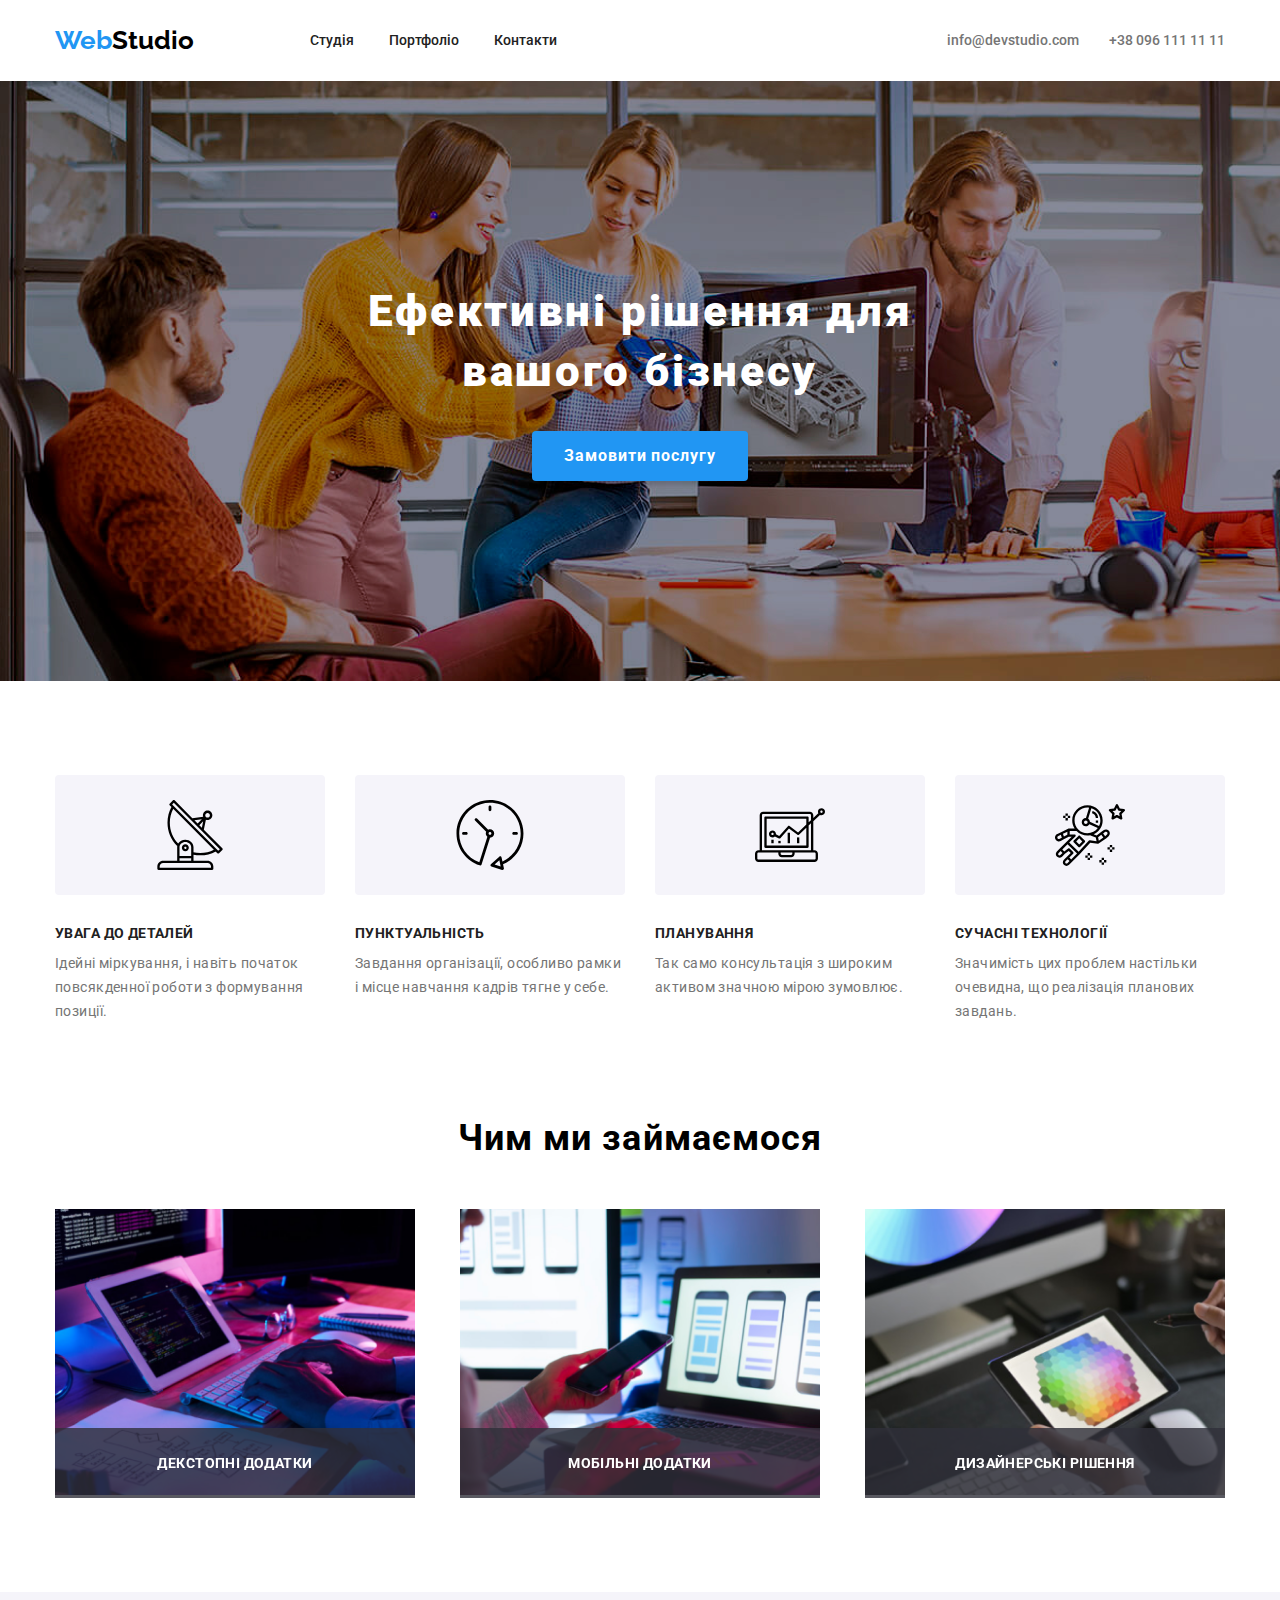
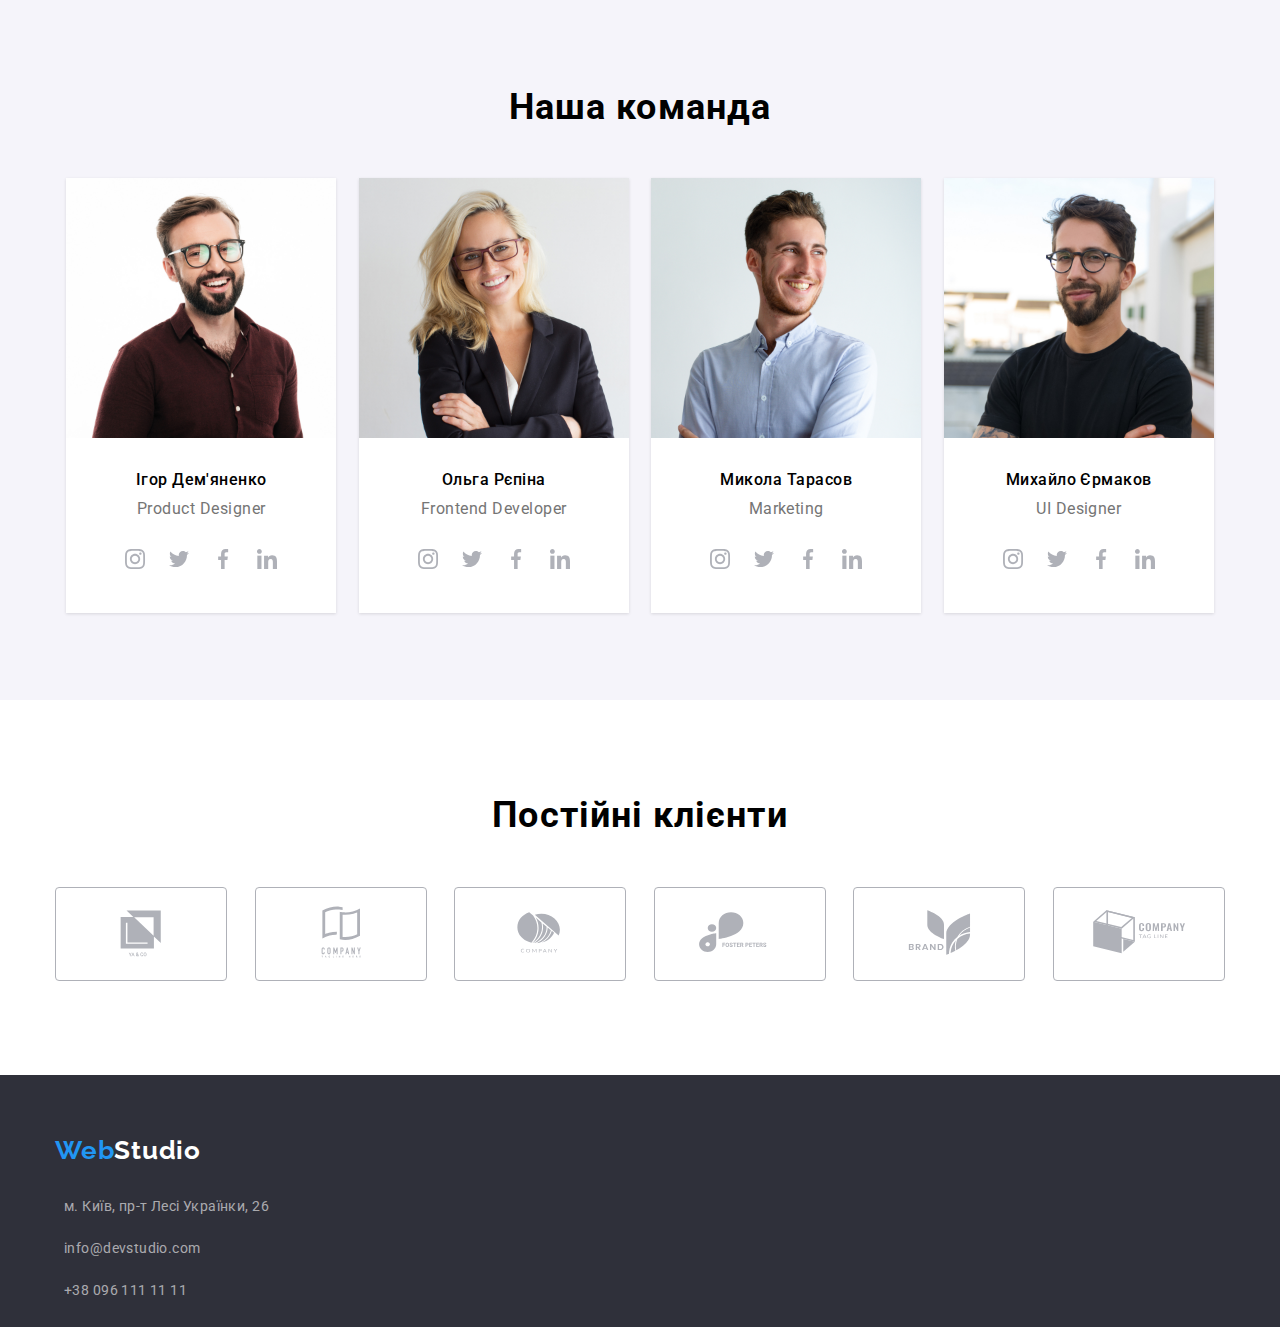
==== commit d8bc0d21: "Adaptive" ====
--- a/index.html
+++ b/index.html
@@ -3,7 +3,7 @@
 
 <head>
     <meta charset="UTF-8">
-    <meta name="viewport" content="width=device-width, initial-scale=1.0">
+    <meta name="viewport" content="width=device-width, initial-scale=1.0, maximum-scale=1.0, user-scalable=no">
     <title>Web Studio</title>
     <link rel="stylesheet" href="reset.css">
     <link rel="stylesheet" href="./css/main.css">
@@ -18,14 +18,17 @@
 
     <header class="header">
         <div class="container">
-            <a href="index.html" class="logo">
-                <span class="logo-blue-text">Web</span><span class="logo-black-text">Studio</span>
-            </a>
-            <nav class="nav">
-                <a class="nav-link" href="index.html">Студія</a>
-                <a class="nav-link" href="portfolio.html">Портфоліо</a>
-                <a class="nav-link" href="#">Контакти</a>
-            </nav>
+            <div class="logo-nav__wrapper">
+                <a href="index.html" class="logo">
+                    <span class="logo-blue-text">Web</span><span class="logo-black-text">Studio</span>
+                </a>
+                <nav class="nav">
+                    <a class="nav-link" href="index.html">Студія</a>
+                    <a class="nav-link" href="portfolio.html">Портфоліо</a>
+                    <a class="nav-link" href="#">Контакти</a>
+                </nav>
+            </div>
+
             <div class="contact-info">
                 <a class="contact-info-email">info@devstudio.com</a>
                 <a class="contact-info-phone">+38 096 111 11 11</a>
@@ -138,7 +141,7 @@
             </div>
         </div>
     </section>
-    
+
     <section class="team">
         <div class="container">
             <h1 class="team-title">Наша команда</h1>
--- a/css/main.css
+++ b/css/main.css
@@ -1,5 +1,6 @@
 .header .container {
   display: flex;
+  justify-content: space-between;
 }
 
 .container {
@@ -89,6 +90,13 @@
   color: #2196F3;
 }
 
+.logo-nav__wrapper {
+  display: flex;
+  align-items: center;
+  justify-content: space-between;
+  width: 519px;
+}
+
 .footer {
   background-color: #2F303A;
   height: 252px;
@@ -161,6 +169,14 @@
   cursor: pointer;
   justify-content: center;
   align-items: center;
+  transition: all 0.25s cubic-bezier(0.4, 0, 0.2, 1);
+}
+.hero .hero-button:hover {
+  transform: scale(1.02);
+  transform: translate(0, 3px);
+  box-shadow: 0px 2px 2px 0px rgba(0, 0, 0, 0.1215686275);
+  box-shadow: 0px 1px 2px 0px rgba(0, 0, 0, 0.0784313725);
+  box-shadow: 0px 3px 1px 0px rgba(0, 0, 0, 0.1019607843);
 }
 
 .features .features-list {
@@ -224,6 +240,7 @@
   text-align: center;
 }
 .team .team-list {
+  margin: 0 auto;
   margin-top: 50px;
   display: flex;
   flex-wrap: wrap;
@@ -233,6 +250,7 @@
   justify-content: space-between;
 }
 .team .team-list .team-member {
+  margin: 0 auto;
   background-color: #FFFFFF;
   width: 270px;
   box-shadow: 0px 2px 1px 0px rgba(0, 0, 0, 0.2);
@@ -264,11 +282,12 @@
 }
 .team .team-list .team-member .team-links {
   display: flex;
-  width: 206px;
   height: 44px;
   justify-content: space-between;
   align-items: center;
   justify-content: center;
+  margin-top: 20px;
+  margin-bottom: 30px;
 }
 .team .team-list .team-member .team-link {
   cursor: pointer;
@@ -545,27 +564,19 @@
 .portfolio .filters {
   display: flex;
   flex-wrap: wrap;
+  list-style: none;
   width: 575px;
-  justify-content: space-between;
-  list-style: none;
-  margin-left: auto;
-  margin-right: auto;
-}
-.portfolio .filters-item .item-button {
-  height: 38px;
+  margin: 0 auto;
+}
+.portfolio .filters-item {
+  padding: 5px 22px;
   border-radius: 4px;
-  border: none;
   background: #F5F4FA;
-  font-family: Roboto;
-  font-size: 16px;
-  font-weight: 500;
-  line-height: 26px;
-  letter-spacing: 0.03em;
-  text-align: center;
+  margin: 0 auto;
   cursor: pointer;
   transition: all 0.25s cubic-bezier(0.4, 0, 0.2, 1);
 }
-.portfolio .filters-item .item-button:hover {
+.portfolio .filters-item:hover {
   transition: all 0.25s cubic-bezier(0.4, 0, 0.2, 1);
   background: #2196F3;
   color: white;
@@ -573,20 +584,14 @@
   box-shadow: 0px 1px 2px 0px rgba(0, 0, 0, 0.0784313725);
   box-shadow: 0px 3px 1px 0px rgba(0, 0, 0, 0.1019607843);
 }
-.portfolio .filters-item .button-all {
-  width: 73px;
-}
-.portfolio .filters-item .button-web {
-  width: 125px;
-}
-.portfolio .filters-item .button-apps {
-  width: 112px;
-}
-.portfolio .filters-item .button-design {
-  width: 103px;
-}
-.portfolio .filters-item .button-marketing {
-  width: 130px;
+.portfolio .filters-item .item-button {
+  border: none;
+  font-family: Roboto;
+  font-size: 16px;
+  font-weight: 500;
+  line-height: 26px;
+  letter-spacing: 0.03em;
+  text-align: center;
 }
 .portfolio-list {
   margin-top: 50px;
@@ -671,6 +676,13 @@
     width: 100%;
     justify-content: space-around;
   }
+  .features .features-list .features-item {
+    width: 48%;
+    margin-bottom: 30px;
+  }
+  .features .features-list .features-item .item-div {
+    width: 100%;
+  }
 }
 /* Medium: 768px - 991px */
 @media (max-width: 991px) {
@@ -720,16 +732,77 @@
     width: 226px;
     margin-bottom: 30px;
   }
+  .portfolio-list .portfolio-project {
+    width: 351px;
+  }
+  .project-img {
+    width: 100%;
+  }
 }
 /* Small: 576px - 767px */
 @media (max-width: 767px) {
   .container {
-    max-width: 540px;
+    width: calc(100vw - 30px);
+  }
+  .logo-nav__wrapper {
+    width: 70vw;
+  }
+  .hero .hero-title {
+    width: auto;
+    height: auto;
+    font-size: 26px;
+    text-transform: uppercase;
+  }
+  .features .features-list .features-item {
+    display: flex;
+    width: 80%;
+    margin: 0 auto;
+    flex-direction: column;
+    align-items: center;
+    margin-bottom: 30px;
+  }
+  .features .features-list .features-item .item-div {
+    width: 100%;
+    margin-bottom: 0;
+  }
+  .services {
+    display: none;
+  }
+  .portfolio-list .portfolio-project {
+    margin: 0 auto;
+    margin-bottom: 30px;
   }
 }
 /* Extra small: 0px (320px) - 575px */
 @media (max-width: 575px) {
-  .container {
-    padding: 0 15px;
+  .logo-nav__wrapper {
+    width: auto;
+  }
+  .header .nav {
+    display: none;
+  }
+  .header {
+    border-bottom: 1px solid #ECECEC;
+  }
+  .header .contact-info {
+    display: none;
+  }
+  .hero .hero-title {
+    width: 360px;
+    font-size: 26px;
+    text-transform: uppercase;
+  }
+  .features .features-list .features-item {
+    display: flex;
+    width: 100%;
+    flex-direction: column;
+    align-items: center;
+  }
+  .features .features-list .features-item .item-div {
+    width: 100%;
+    margin-bottom: 0;
+  }
+  .clients-item {
+    width: 210px;
   }
 }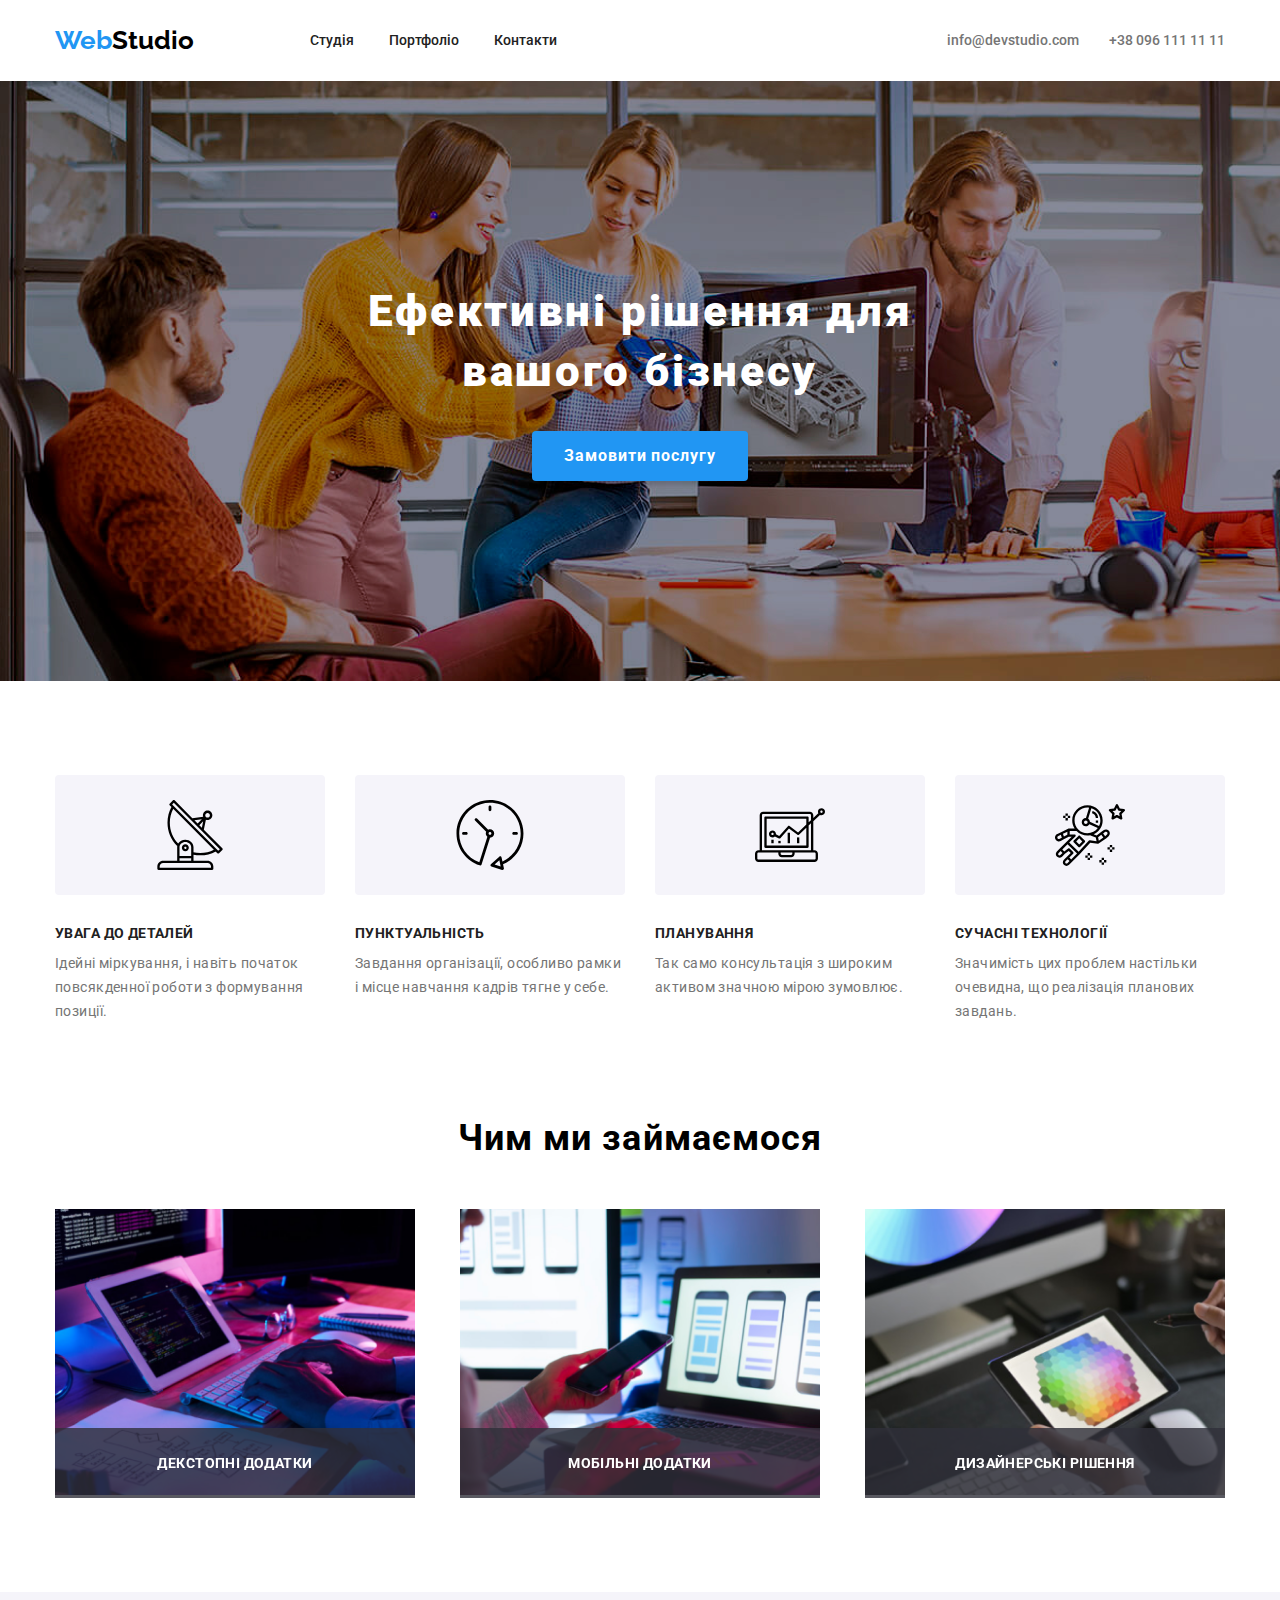
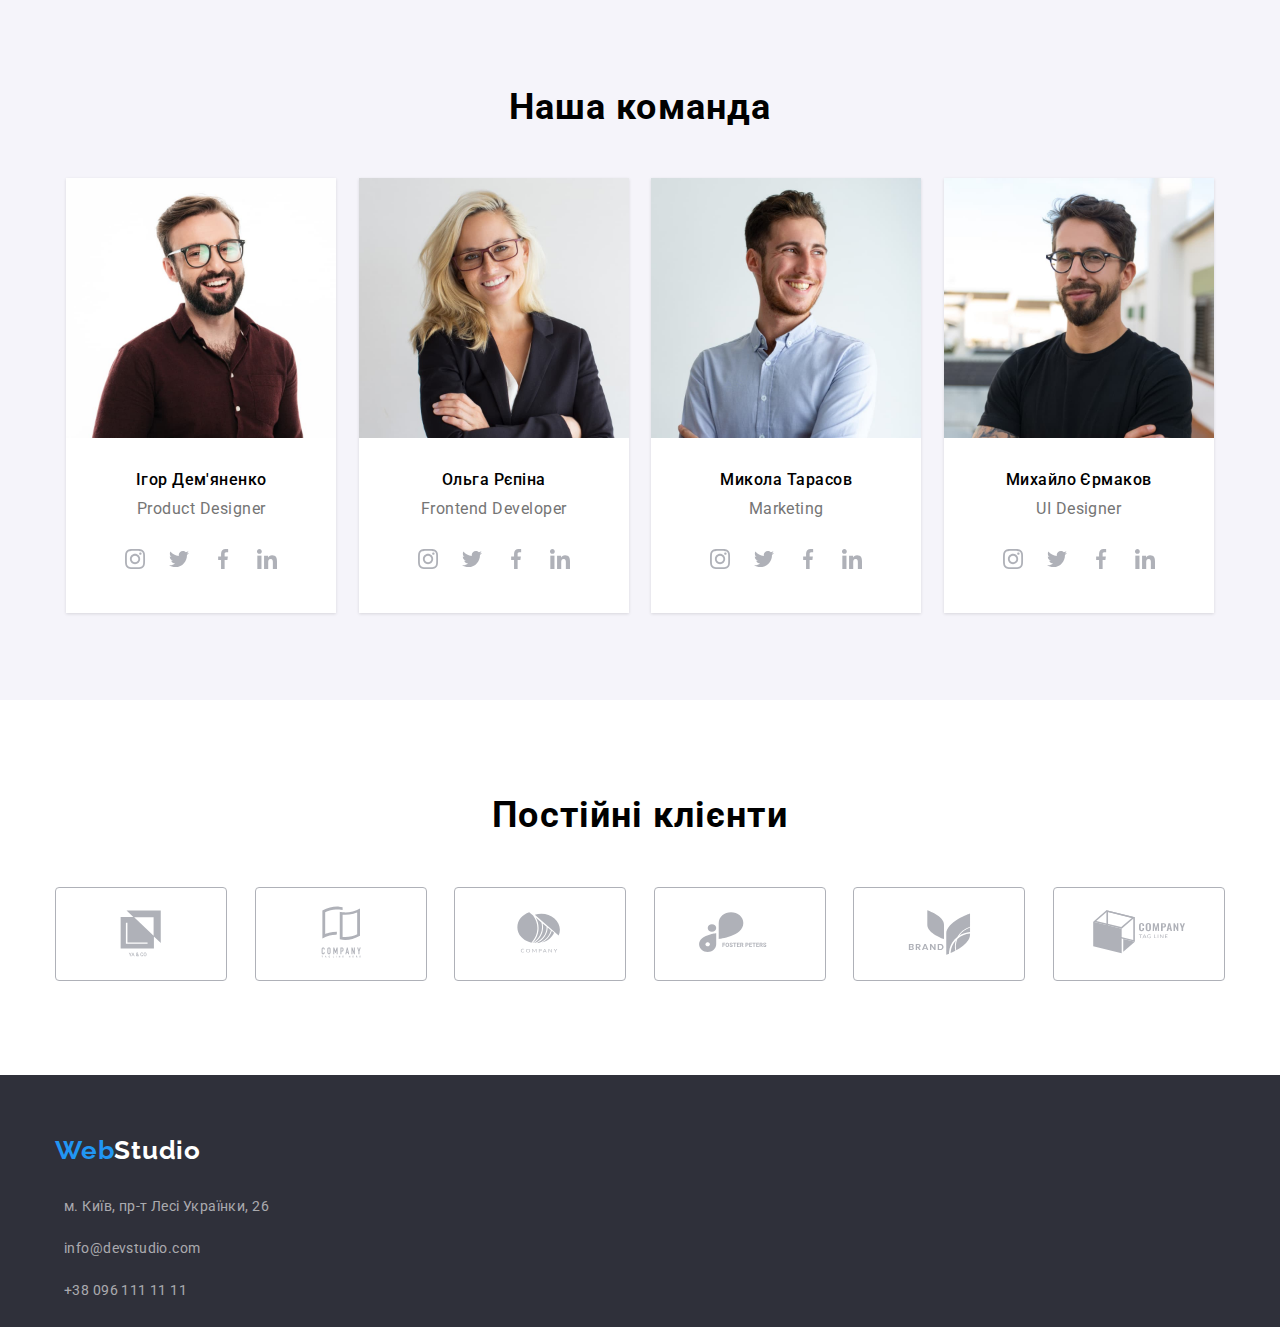
==== commit d62c0cf5: "retina" ====
--- a/index.html
+++ b/index.html
@@ -147,7 +147,12 @@
             <h1 class="team-title">Наша команда</h1>
             <ul class="team-list">
                 <li class="team-member">
-                    <img src="img/studio/people.jpg" class="team-member-img" alt="Ігор Дем'яненко">
+                    <picture>
+                        <source
+                            srcset="img/img-studio/img-studio-1x-png/ihor_demyanenko.jpg 1x, img/img-studio/img-studio-2x-png/ihor_demyanenko.png 2x">
+                        <img class="team-member-img" src="./img/img-studio/img-studio-1x-png/ihor_demyanenko.jpg"
+                            alt="item" />
+                    </picture>
                     <p class="team-member-name">Ігор Дем'яненко</p>
                     <p class="team-member-role">Product Designer</p>
                     <div class="team-links">
@@ -166,7 +171,10 @@
                     </div>
                 </li>
                 <li class="team-member">
-                    <img src="img/studio/people(1).jpg" class="team-member-img" alt="Ольга Рєпіна">
+                    <picture>
+                        <source srcset="./img/img-studio/img-studio-1x-png/olga_repina.jpg 1x, ./img/img-studio/img-studio-2x-png/olga_repina.png 2x">
+                        <img class="team-member-img" src="./img/img-studio/img-studio-1x-png/olga_repina.jpg" alt="item"/>
+                    </picture>
                     <p class="team-member-name">Ольга Рєпіна</p>
                     <p class="team-member-role">Frontend Developer</p>
                     <div class="team-links">
@@ -185,7 +193,10 @@
                     </div>
                 </li>
                 <li class="team-member">
-                    <img src="img/studio/people(2).jpg" class="team-member-img" alt="Микола Тарасов">
+                    <picture>
+                        <source srcset="./img/img-studio/img-studio-1x-png/mykola_tarasov.jpg 1x, ./img/img-studio/img-studio-2x-png/mykola_tarasov.png 2x">
+                        <img  class="team-member-img" src="./img/img-studio/img-studio-1x-png/mykola_tarasov.jpg" alt="item"/>
+                    </picture>
                     <p class="team-member-name">Микола Тарасов</p>
                     <p class="team-member-role">Marketing</p>
                     <div class="team-links">
@@ -204,7 +215,10 @@
                     </div>
                 </li>
                 <li class="team-member">
-                    <img src="img/studio/people(3).jpg" class="team-member-img" alt="Михайло Єрмаков">
+                    <picture>
+                        <source srcset="./img/img-studio/img-studio-1x-png/mykhailo_yermakov.jpg 1x, ./img/img-studio/img-studio-2x-png/mykhailo_yermakov.png 2x">
+                        <img  class="team-member-img" src="./img/img-studio/img-studio-1x-png/mykhailo_yermakov.jpg" alt="item"/>
+                    </picture>
                     <p class="team-member-name">Михайло Єрмаков</p>
                     <p class="team-member-role">UI Designer</p>
                     <div class="team-links">
